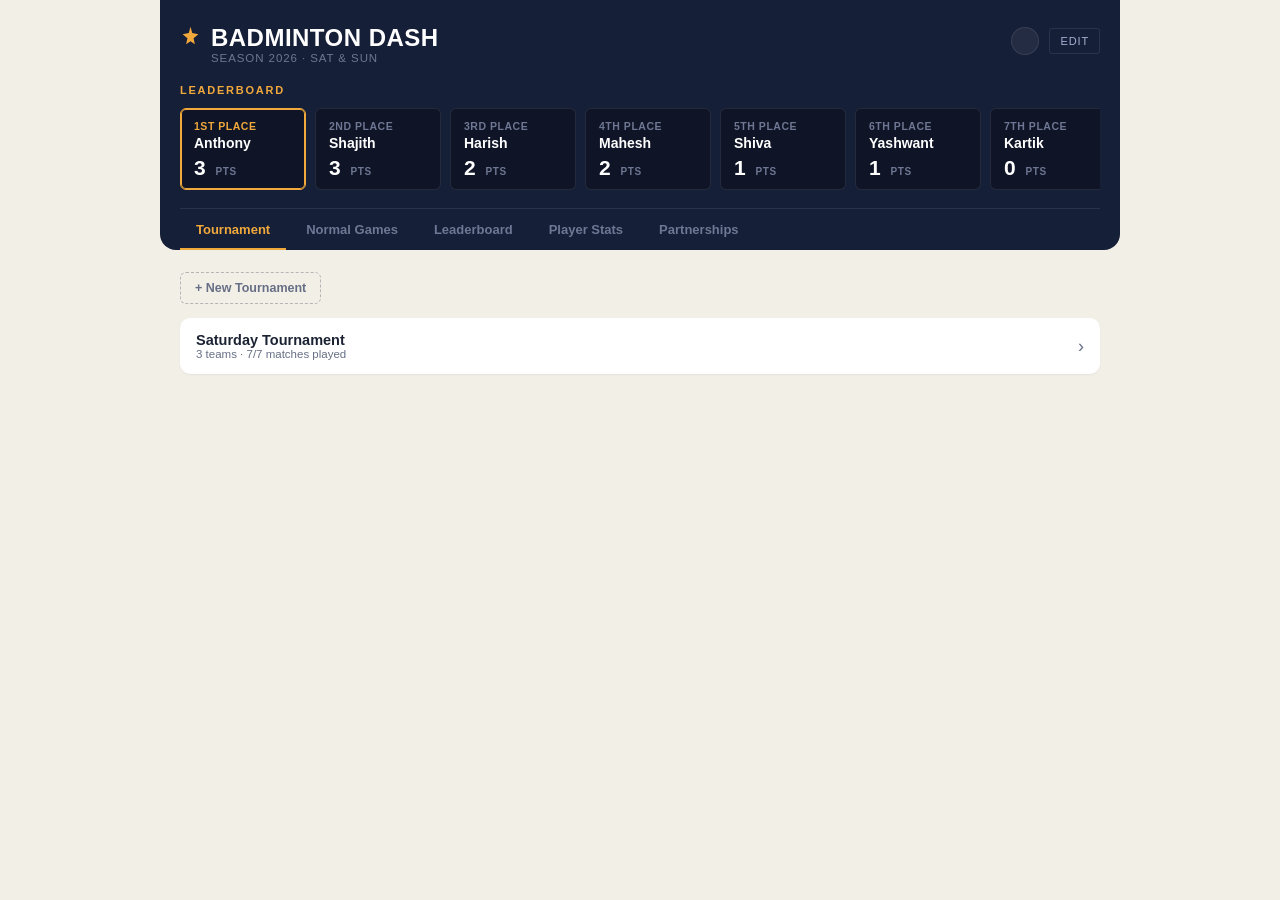
==== badminton-dash.html @ ca5b9bc6 "feat: add Saturday Aug 15 tournament data with group matches and final" ====
<!DOCTYPE html>
<html lang="en">
<head>
<meta charset="UTF-8">
<meta name="viewport" content="width=device-width, initial-scale=1">
<title>Badminton Dash</title>

<!-- PWA meta tags -->
<link rel="manifest" href="manifest.json">
<meta name="theme-color" content="#161f38">
<meta name="apple-mobile-web-app-capable" content="yes">
<meta name="apple-mobile-web-app-status-bar-style" content="black-translucent">
<link rel="apple-touch-icon" href="icons/icon.svg">

<style>
  :root {
    --navy: #161f38;
    --navy-deep: #0f1526;
    --navy-line: rgba(255, 255, 255, 0.09);
    --paper: #f2efe7;
    --card: #ffffff;
    --ink: #1b2333;
    --ink-soft: #666f85;
    --periwinkle: #a3b0d1;
    --periwinkle-dim: #6e7793;
    --amber: #f2a93c;
    --amber-deep: #a9700f;
    --teal: #1e9c79;
    --coral: #e1503f;

    --font-display: 'Arial Narrow', 'Segoe UI Condensed', 'Helvetica Neue', Arial, sans-serif;
    --font-body: -apple-system, BlinkMacSystemFont, 'Segoe UI', Roboto, Helvetica, Arial, sans-serif;
  }

  * { box-sizing: border-box; }

  body {
    margin: 0;
    background: var(--paper);
    color: var(--ink);
    font-family: var(--font-body);
    -webkit-font-smoothing: antialiased;
  }

  .shell { max-width: 960px; margin: 0 auto; }

  /* ---------- navy control zone: header + leaderboard + tabs ---------- */
  .control-zone {
    background: var(--navy);
    color: var(--periwinkle);
    padding: 24px 20px 0;
    border-radius: 0 0 16px 16px;
  }

  header.top {
    display: flex;
    align-items: baseline;
    justify-content: space-between;
    gap: 16px;
    margin-bottom: 20px;
  }
  .brand { display: flex; align-items: baseline; gap: 10px; }
  .brand .mark { width: 21px; height: 21px; flex: none; }
  .brand h1 {
    font-family: var(--font-display);
    font-weight: 800;
    letter-spacing: 0.02em;
    font-size: 24px;
    margin: 0;
    text-transform: uppercase;
    color: #fff;
  }
  .brand .season {
    font-size: 11.5px;
    color: var(--periwinkle-dim);
    letter-spacing: 0.08em;
    text-transform: uppercase;
  }
  .header-actions {
    display: flex;
    align-items: center;
    gap: 10px;
  }
  .edit-toggle {
    font-size: 11px;
    letter-spacing: 0.08em;
    text-transform: uppercase;
    color: var(--periwinkle);
    background: none;
    border: 1px solid var(--navy-line);
    border-radius: 3px;
    padding: 6px 10px;
    white-space: nowrap;
    cursor: pointer;
  }
  .edit-toggle:hover { color: #fff; border-color: rgba(255,255,255,0.25); }

  /* ---------- sync status indicator ---------- */
  .sync-indicator {
    position: relative;
    display: flex;
    align-items: center;
    justify-content: center;
    width: 28px;
    height: 28px;
    border-radius: 50%;
    cursor: pointer;
    background: rgba(255, 255, 255, 0.06);
    border: 1px solid var(--navy-line);
    transition: background 0.2s ease;
  }
  .sync-indicator:hover {
    background: rgba(255, 255, 255, 0.12);
  }
  .sync-dot {
    width: 10px;
    height: 10px;
    border-radius: 50%;
    transition: background-color 0.3s ease, transform 0.3s ease;
  }
  .sync-indicator.synced .sync-dot {
    background-color: var(--teal);
  }
  .sync-indicator.pending .sync-dot {
    background-color: var(--amber);
  }
  .sync-indicator.error .sync-dot {
    background-color: var(--coral);
  }
  .sync-indicator.syncing .sync-dot {
    background-color: var(--amber);
    animation: pulseSync 1s infinite alternate ease-in-out;
  }

  @keyframes pulseSync {
    0% { opacity: 0.3; transform: scale(0.7); }
    100% { opacity: 1; transform: scale(1.2); }
  }

  .sync-tooltip {
    display: none;
    position: absolute;
    top: 34px;
    right: 0;
    background: var(--navy-deep);
    color: #fff;
    font-size: 11px;
    padding: 6px 10px;
    border-radius: 5px;
    white-space: nowrap;
    box-shadow: 0 4px 12px rgba(0,0,0,0.35);
    z-index: 100;
    border: 1px solid var(--navy-line);
    pointer-events: none;
  }
  .sync-indicator:hover .sync-tooltip {
    display: block;
  }

  .section-label {
    font-family: var(--font-display);
    font-size: 11px;
    font-weight: 700;
    letter-spacing: 0.16em;
    text-transform: uppercase;
    color: var(--amber);
    margin: 0 0 12px;
  }

  .leaderboard {
    display: flex;
    gap: 9px;
    overflow-x: auto;
    padding-bottom: 18px;
    scrollbar-width: thin;
  }
  .lb-chip {
    flex: none;
    min-width: 126px;
    background: var(--navy-deep);
    border-radius: 6px;
    padding: 11px 13px;
    border: 1px solid var(--navy-line);
  }
  .lb-chip.leader { border-color: var(--amber); box-shadow: inset 0 0 0 1px var(--amber); }
  .lb-pos {
    font-family: var(--font-display);
    font-size: 10.5px;
    font-weight: 700;
    color: var(--periwinkle-dim);
    letter-spacing: 0.05em;
    text-transform: uppercase;
  }
  .lb-chip.leader .lb-pos { color: var(--amber); }
  .lb-name { font-size: 14px; font-weight: 600; margin: 3px 0 6px; color: #fff; }
  .lb-pts {
    font-family: var(--font-display);
    font-size: 21px;
    font-weight: 800;
    font-variant-numeric: tabular-nums;
    line-height: 1;
    color: #fff;
  }
  .lb-pts span { font-size: 10px; font-weight: 600; color: var(--periwinkle-dim); text-transform: uppercase; letter-spacing: 0.06em; margin-left: 4px; }

  /* ---------- tabs ---------- */
  .tabs {
    display: flex;
    gap: 4px;
    border-top: 1px solid var(--navy-line);
    overflow-x: auto;
  }
  .tab-btn {
    appearance: none;
    background: none;
    border: none;
    color: var(--periwinkle-dim);
    font-family: var(--font-body);
    font-size: 13px;
    font-weight: 600;
    padding: 13px 16px 11px;
    cursor: pointer;
    border-bottom: 2px solid transparent;
    white-space: nowrap;
  }
  .tab-btn:hover { color: var(--periwinkle); }
  .tab-btn.active { color: var(--amber); border-bottom-color: var(--amber); }
  .tab-btn:focus-visible { outline: 2px solid var(--amber); outline-offset: -2px; }

  /* ---------- content area ---------- */
  main { padding: 22px 20px 56px; }
  .panel { display: none; }
  .panel.active { display: block; }

  .team-diff {
    font-family: var(--font-display);
    font-size: 12.5px;
    font-variant-numeric: tabular-nums;
    text-align: right;
    min-width: 40px;
  }
  .team-diff.pos { color: var(--teal); }
  .team-diff.neg { color: var(--coral); }

  /* ---------- player stats table ---------- */
  .stats-table {
    background: var(--card);
    border-radius: 10px;
    overflow-x: auto;
    box-shadow: 0 1px 2px rgba(22, 31, 56, 0.06);
  }
  table { border-collapse: collapse; width: 100%; min-width: 620px; }
  thead th {
    text-align: left;
    font-size: 10px;
    letter-spacing: 0.07em;
    text-transform: uppercase;
    color: var(--ink-soft);
    padding: 12px 12px 8px;
    font-weight: 700;
  }
  thead th.num, td.num { text-align: right; }
  tbody td {
    padding: 9px 12px;
    font-size: 14px;
    border-top: 1px solid rgba(27, 35, 51, 0.07);
    font-variant-numeric: tabular-nums;
    color: var(--ink);
  }
  tbody td.name { font-weight: 600; font-variant-numeric: normal; }
  tbody td.pts { font-family: var(--font-display); font-weight: 800; }
  .flame { color: var(--coral); font-weight: 700; }
  .trophy-count { color: var(--amber-deep); font-weight: 700; }

  /* ---------- partnerships ---------- */
  .partner-grid { display: grid; grid-template-columns: 1fr 1fr; gap: 10px; }
  .partner-card {
    background: var(--card);
    border-radius: 10px;
    padding: 12px 14px;
    display: flex;
    align-items: center;
    justify-content: space-between;
    gap: 10px;
    box-shadow: 0 1px 2px rgba(22, 31, 56, 0.06);
  }
  .partner-card .names { font-size: 13.5px; font-weight: 600; color: var(--ink); }
  .partner-card .sub { font-size: 11px; color: var(--ink-soft); margin-top: 2px; }
  .partner-card .winrate { font-family: var(--font-display); font-weight: 800; font-size: 17px; flex: none; }
  .partner-card.top .winrate { color: var(--teal); }
  .partner-card.most-played { grid-column: 1 / -1; }

  @media (max-width: 620px) {
    .partner-grid { grid-template-columns: 1fr; }
    table { min-width: 520px; }

    .tabs { flex-wrap: wrap; overflow-x: visible; row-gap: 2px; }
    .tab-btn { padding: 10px 10px 9px; font-size: 12px; }

    .leaderboard { gap: 7px; }
    .lb-chip { min-width: 108px; padding: 9px 11px; }
    .lb-pts { font-size: 18px; }

    .modal-backdrop { padding: 0; }
    .modal { max-width: none; border-radius: 0; min-height: 100vh; }
    .team-edit-row { grid-template-columns: 18px 1fr 1fr 26px; gap: 6px; }
  }

  @media (max-width: 420px) {
    .lb-chip { min-width: 96px; }
  }

  /* ---------- edit mode & modals ---------- */
  .edit-toggle:focus-visible { outline: 2px solid var(--amber); outline-offset: 2px; }

  .modal-backdrop {
    display: none;
    position: fixed;
    inset: 0;
    background: rgba(15, 21, 38, 0.6);
    z-index: 10;
    padding: 24px 16px;
    overflow-y: auto;
  }
  .modal-backdrop.open { display: block; }

  .modal {
    background: var(--paper);
    max-width: 640px;
    margin: 0 auto;
    border-radius: 12px;
    overflow: hidden;
    box-shadow: 0 20px 50px rgba(15, 21, 38, 0.4);
  }
  .modal-head {
    background: var(--navy);
    color: #fff;
    padding: 18px 22px;
    display: flex;
    align-items: baseline;
    justify-content: space-between;
  }
  .modal-head h2 {
    font-family: var(--font-display);
    font-size: 17px;
    font-weight: 800;
    text-transform: uppercase;
    letter-spacing: 0.02em;
    margin: 0;
  }
  .modal-close {
    appearance: none;
    background: none;
    border: none;
    color: var(--periwinkle);
    font-size: 20px;
    line-height: 1;
    cursor: pointer;
    padding: 2px 4px;
  }
  .modal-close:hover { color: #fff; }

  .modal-body { padding: 20px 22px; }

  .field-label {
    font-size: 10.5px;
    font-weight: 700;
    letter-spacing: 0.07em;
    text-transform: uppercase;
    color: var(--ink-soft);
    margin: 0 0 6px;
    display: block;
  }
  .step-block { margin-bottom: 22px; }
  .step-block:last-child { margin-bottom: 0; }
  .step-head {
    display: flex;
    align-items: baseline;
    justify-content: space-between;
    margin-bottom: 10px;
  }
  .step-title {
    font-family: var(--font-display);
    font-weight: 800;
    font-size: 14px;
    color: var(--ink);
    text-transform: uppercase;
    letter-spacing: 0.03em;
  }

  input[type="date"], select, input[type="number"], input[type="text"] {
    font-family: var(--font-body);
    font-size: 13.5px;
    color: var(--ink);
    background: var(--card);
    border: 1px solid rgba(27, 35, 51, 0.16);
    border-radius: 5px;
    padding: 7px 9px;
  }
  select:focus, input:focus { outline: 2px solid var(--amber); outline-offset: 1px; }

  .team-edit-row {
    display: grid;
    grid-template-columns: 22px 1fr 1fr 30px;
    align-items: center;
    gap: 8px;
    margin-bottom: 8px;
  }
  .team-edit-num {
    font-family: var(--font-display);
    font-weight: 800;
    font-size: 12px;
    color: var(--ink-soft);
  }
  .team-edit-row select { width: 100%; }
  .team-edit-row.dup select { border-color: var(--coral); }
  .row-remove {
    appearance: none;
    background: none;
    border: none;
    color: var(--ink-soft);
    font-size: 16px;
    cursor: pointer;
    padding: 2px;
  }
  .row-remove:hover { color: var(--coral); }
  .row-remove:disabled { opacity: 0.25; cursor: not-allowed; }

  .btn {
    appearance: none;
    border-radius: 6px;
    font-family: var(--font-body);
    font-weight: 600;
    font-size: 13px;
    padding: 8px 14px;
    cursor: pointer;
    border: 1px solid transparent;
  }
  .btn-add {
    background: none;
    border: 1px dashed rgba(27, 35, 51, 0.28);
    color: var(--ink-soft);
    font-size: 12.5px;
    padding: 6px 12px;
  }
  .btn-add:hover { border-color: var(--ink-soft); color: var(--ink); }
  .btn-primary { background: var(--amber); color: #4a3007; font-weight: 700; }
  .btn-primary:disabled { background: rgba(242, 169, 60, 0.35); color: rgba(74, 48, 7, 0.5); cursor: not-allowed; }
  .btn-secondary { background: none; border-color: rgba(27, 35, 51, 0.2); color: var(--ink-soft); }

  .roster-chips {
    display: flex;
    flex-wrap: wrap;
    gap: 6px;
    margin-bottom: 10px;
  }
  .roster-chip {
    background: var(--card);
    border-radius: 20px;
    padding: 5px 12px;
    font-size: 12.5px;
    font-weight: 600;
    color: var(--ink);
  }
  .add-player-row { display: flex; gap: 8px; }
  .add-player-row input[type="text"] {
    flex: 1;
  }
  .roster-msg {
    font-size: 11.5px;
    color: var(--coral);
    margin: 6px 0 0;
    min-height: 14px;
  }
  .roster-msg.ok { color: var(--teal); }

  .validation-msg {
    font-size: 12px;
    color: var(--coral);
    margin: 10px 0 0;
    min-height: 16px;
  }
  .save-confirm {
    display: none;
    align-items: center;
    gap: 8px;
    background: rgba(30, 156, 121, 0.12);
    color: #146650;
    border-radius: 6px;
    padding: 10px 12px;
    font-size: 12.5px;
    margin-top: 12px;
  }
  .save-confirm.show { display: flex; }

  .modal-foot {
    padding: 16px 22px 20px;
    display: flex;
    justify-content: flex-end;
    gap: 10px;
    border-top: 1px solid rgba(27, 35, 51, 0.08);
  }

  .sub-tabs { display: flex; gap: 4px; margin-bottom: 14px; }
  .sub-tab {
    appearance: none; background: none; border: 1px solid rgba(27,35,51,0.14);
    border-radius: 5px; font-family: var(--font-body); font-size: 12px; font-weight: 600;
    color: var(--ink-soft); padding: 6px 14px; cursor: pointer;
  }
  .sub-tab.active { background: var(--amber); color: #4a3007; border-color: var(--amber); }

  .fixture-card {
    background: var(--card); border-radius: 10px; padding: 12px 14px;
    margin-bottom: 8px; box-shadow: 0 1px 2px rgba(22,31,56,0.06);
    cursor: pointer; border-left: 3px solid transparent;
  }
  .fixture-card.completed { border-left-color: var(--teal); cursor: default; }
  .fixture-card.active-entry { border: 1px solid var(--amber); border-left: 3px solid var(--amber); }
  .fixture-card .f-stage {
    font-size: 10px; font-weight: 700; letter-spacing: 0.07em;
    text-transform: uppercase; color: var(--amber-deep); margin-bottom: 6px;
  }
  .fixture-card .f-stage.knockout { color: var(--coral); }
  .fixture-card .f-teams {
    display: flex; align-items: center; justify-content: space-between; gap: 8px;
  }
  .fixture-card .f-team { font-size: 13.5px; font-weight: 600; color: var(--ink); }
  .fixture-card .f-vs { font-size: 10px; color: var(--ink-soft); text-transform: uppercase; letter-spacing: 0.04em; }
  .fixture-card .f-score {
    font-family: var(--font-display); font-weight: 700; font-size: 14px;
    color: var(--ink); text-align: right; min-width: 50px;
  }
  .fixture-card .f-hint { font-size: 11px; color: var(--ink-soft); margin-top: 4px; }
  .fixture-card .f-done { font-size: 11px; color: var(--teal); margin-top: 4px; }

  .score-row {
    display: flex; align-items: center; gap: 8px;
    margin-top: 8px; padding-top: 8px; border-top: 1px solid rgba(27,35,51,0.07);
  }
  .score-row input[type="number"] { width: 56px; text-align: center; }
  .score-row .sep { color: var(--ink-soft); font-size: 12px; }
  .score-row .btn-save {
    margin-left: auto; background: var(--amber); color: #4a3007;
    font-weight: 700; border: none; border-radius: 5px; padding: 6px 16px;
    font-size: 12.5px; cursor: pointer;
  }

  .btn-new {
    appearance: none; background: none;
    border: 1px dashed rgba(27,35,51,0.28); border-radius: 6px;
    color: var(--ink-soft); font-size: 12.5px; font-weight: 600;
    padding: 8px 14px; cursor: pointer; margin-bottom: 14px;
  }
  .btn-new:hover { border-color: var(--ink-soft); color: var(--ink); }

  .standings-wrap {
    background: var(--card); border-radius: 10px; overflow-x: auto;
    box-shadow: 0 1px 2px rgba(22,31,56,0.06);
  }

  .tournament-list-card {
    background: var(--card); border-radius: 10px; padding: 14px 16px;
    margin-bottom: 10px; box-shadow: 0 1px 2px rgba(22,31,56,0.06);
    cursor: pointer; display: flex; align-items: center; justify-content: space-between;
  }
  .tournament-list-card .t-name { font-size: 14.5px; font-weight: 600; color: var(--ink); }
  .tournament-list-card .t-meta { font-size: 11.5px; color: var(--ink-soft); }
  .tournament-list-card .t-arrow { color: var(--ink-soft); font-size: 18px; }

  .back-link {
    appearance: none; background: none; border: none; color: var(--ink-soft);
    font-size: 12.5px; font-weight: 600; cursor: pointer; padding: 0; margin-bottom: 12px;
  }
  .back-link:hover { color: var(--ink); }

  .normal-game-card {
    background: var(--card); border-radius: 10px; padding: 10px 14px;
    margin-bottom: 8px; box-shadow: 0 1px 2px rgba(22,31,56,0.06);
    border-left: 3px solid var(--teal);
  }
  .normal-game-card .ng-teams { font-size: 13px; }
  .normal-game-card .ng-teams .win { font-weight: 700; color: var(--ink); }
  .normal-game-card .ng-teams .lose { font-weight: 500; color: var(--ink-soft); }
  .normal-game-card .ng-teams .vs { color: var(--ink-soft); font-size: 10.5px; text-transform: uppercase; margin: 0 5px; }
  .normal-game-card .ng-score {
    font-family: var(--font-display); font-weight: 700; font-size: 13px; color: var(--ink);
  }
  .normal-game-card .ng-date { font-size: 10.5px; color: var(--ink-soft); margin-top: 2px; }

  .new-game-form {
    background: var(--card); border-radius: 10px; padding: 14px 16px;
    margin-bottom: 14px; box-shadow: 0 1px 2px rgba(22,31,56,0.06);
  }
  .new-game-form .form-row { display: flex; align-items: center; gap: 8px; margin-bottom: 10px; flex-wrap: wrap; }
  .new-game-form .form-label { font-size: 10.5px; font-weight: 700; letter-spacing: 0.07em; text-transform: uppercase; color: var(--ink-soft); width: 100%; }
</style>
</head>
<body>
<div class="shell">
  <div id="restoreBanner" style="display:none;background:var(--amber);color:#4a3007;font-size:12.5px;font-weight:600;padding:8px 16px;text-align:center;">
    Showing unsaved changes recovered from your browser.
  </div>
  <div class="control-zone">
    <header class="top">
      <div class="brand">
        <svg class="mark" viewBox="0 0 24 24" fill="none"><path d="M12 2 L14 9 L21 10.5 L15.5 15 L17 22 L12 18.5 L7 22 L8.5 15 L3 10.5 L10 9 Z" fill="#F2A93C"/></svg>
        <div>
          <h1>Badminton Dash</h1>
          <div class="season" id="seasonLabel">Season 2026 · Sat &amp; Sun</div>
        </div>
      </div>
      <div class="header-actions">
        <div id="syncIndicator" class="sync-indicator" title="Check sync status">
          <span class="sync-dot"></span>
          <span class="sync-tooltip" id="syncTooltip">Initialising...</span>
        </div>
        <button class="edit-toggle" id="editBtn" type="button">Edit</button>
      </div>
    </header>

    <p class="section-label">Leaderboard</p>
    <div class="leaderboard" id="leaderboardEl"></div>

    <nav class="tabs" role="tablist" aria-label="Sections">
      <button class="tab-btn active" data-tab="tournament" role="tab" aria-selected="true">Tournament</button>
      <button class="tab-btn" data-tab="normal" role="tab" aria-selected="false">Normal Games</button>
      <button class="tab-btn" data-tab="leaderboard" role="tab" aria-selected="false">Leaderboard</button>
      <button class="tab-btn" data-tab="players" role="tab" aria-selected="false">Player Stats</button>
      <button class="tab-btn" data-tab="partners" role="tab" aria-selected="false">Partnerships</button>
    </nav>
  </div>

  <main>
    <div class="panel active" id="panel-tournament"></div>
    <div class="panel" id="panel-normal"></div>
    <div class="panel" id="panel-leaderboard">
      <div id="leaderboardPanel"></div>
      <div class="stats-table" id="playersTableEl"></div>
    </div>
    <div class="panel" id="panel-players"><div class="stats-table" id="playerStatsEl"></div></div>
    <div class="panel" id="panel-partners"><div id="partnersEl"></div></div>
  </main>

  <!-- Main Edit Modal -->
  <div class="modal-backdrop" id="modalBackdrop">
    <div class="modal">
      <div class="modal-head">
        <h2 id="modalTitle">Edit &amp; Settings</h2>
        <button class="modal-close" id="modalClose" type="button" aria-label="Close">&times;</button>
      </div>
      <div class="modal-body">
        <div class="step-block">
          <div class="step-head"><span class="step-title">Players</span></div>
          <div class="roster-chips" id="rosterChips"></div>
          <div class="add-player-row">
            <input type="text" id="newPlayerInput" placeholder="New player name">
            <button class="btn btn-add" id="addPlayerBtn" type="button">+ Add player</button>
          </div>
          <p class="roster-msg" id="rosterMsg"></p>
        </div>

        <div class="step-block" style="margin-top: 20px; border-top: 1px solid rgba(27,35,51,0.08); padding-top: 16px;">
          <div class="step-head"><span class="step-title">Cloud Sync (Google Sheets)</span></div>
          <div id="modalSyncStatus" style="font-size: 13px; color: var(--ink-soft); margin-bottom: 10px;">Not connected</div>
          <div style="display:flex; gap:8px;">
            <button class="btn btn-add" id="modalSyncSetupBtn" type="button">Setup Sync</button>
            <button class="btn btn-add" id="modalSyncDisconnectBtn" type="button" style="display:none; background:var(--coral); border-color:var(--coral); color:#fff;">Disconnect Sync</button>
          </div>
        </div>
      </div>
      <div class="modal-foot">
        <button class="btn btn-secondary" id="exportBtn" type="button">Download Backup</button>
        <button class="btn btn-secondary" id="cancelBtn" type="button">Close</button>
      </div>
    </div>
  </div>

  <!-- Setup Overlay Modal -->
  <div class="modal-backdrop" id="setupOverlay">
    <div class="modal" style="max-width: 480px;">
      <div class="modal-head">
        <h2>Connect Google Sheets</h2>
        <button class="modal-close" id="setupOverlayClose" type="button" aria-label="Close">&times;</button>
      </div>
      <div class="modal-body" style="font-size: 13px; line-height: 1.5;">
        <p style="margin-top: 0;">Sync scores to a Google Sheet so all players see live updates on their phones.</p>
        <ol style="padding-left: 18px; margin: 10px 0 16px; color: var(--ink);">
          <li>Create a Google Sheet named <strong>Badminton Dash Data</strong>.</li>
          <li>Go to <strong>Extensions &gt; Apps Script</strong>.</li>
          <li>Paste the contents of <code>Code.gs</code> and save.</li>
          <li>Click <strong>Deploy &gt; New deployment</strong> (Select Web App, Execute as: <em>Me</em>, Who has access: <em>Anyone</em>).</li>
          <li>Copy the Web App URL and paste it below:</li>
        </ol>
        <div class="step-block">
          <span class="field-label">Web App URL</span>
          <input type="text" id="setupUrlInput" placeholder="https://script.google.com/macros/s/.../exec" style="width:100%;">
          <p class="validation-msg" id="setupErrorMsg" style="display:none;"></p>
        </div>
      </div>
      <div class="modal-foot" style="justify-content: flex-end; gap: 8px;">
        <button class="btn btn-secondary" id="setupSkipBtn" type="button">Use Offline Only</button>
        <button class="btn btn-primary" id="setupConnectBtn" type="button">Connect</button>
      </div>
    </div>
  </div>

</div>

<!-- Seed data -->
<script id="tournament-data" type="application/json">
{
  "players": ["Anthony", "Harish", "Kartik", "Mahesh", "Shajith", "Shiva", "Vinay", "Yashwant"],
  "tournaments": [
    {
      "id": "t_1723700000000",
      "name": "Saturday Tournament",
      "date": "2026-08-15",
      "teams": [
        ["Anthony", "Shajith"],
        ["Mahesh", "Harish"],
        ["Shiva", "Yashwant"]
      ],
      "fixtures": [
        { "id": "f_0", "teamA": 0, "teamB": 2, "stage": "group", "status": "completed", "scoreA": 21, "scoreB": 16 },
        { "id": "f_1", "teamA": 0, "teamB": 1, "stage": "group", "status": "completed", "scoreA": 21, "scoreB": 14 },
        { "id": "f_2", "teamA": 1, "teamB": 2, "stage": "group", "status": "completed", "scoreA": 23, "scoreB": 21 },
        { "id": "f_3", "teamA": 0, "teamB": 2, "stage": "group", "status": "completed", "scoreA": 21, "scoreB": 13 },
        { "id": "f_4", "teamA": 1, "teamB": 0, "stage": "group", "status": "completed", "scoreA": 25, "scoreB": 23 },
        { "id": "f_5", "teamA": 1, "teamB": 2, "stage": "group", "status": "completed", "scoreA": 21, "scoreB": 13 },
        { "id": "f_6", "teamA": 0, "teamB": 1, "stage": "final", "status": "completed", "scoreA": 21, "scoreB": 14 }
      ]
    }
  ],
  "normalGames": [],
  "matchDays": []
}
</script>

<script>
  // Service Worker Registration
  if ('serviceWorker' in navigator) {
    window.addEventListener('load', function() {
      navigator.serviceWorker.register('sw.js').then(function(reg) {
        console.log('PWA Service Worker registered:', reg.scope);
      }).catch(function(err) {
        console.warn('SW registration failed:', err);
      });
    });
  }

  var LOCAL_STORAGE_KEY = 'badminton-dash-data';
  var SYNC_STORAGE_KEY = 'badminton-dash-sync';
  var DEFAULT_SCRIPT_URL = 'https://script.google.com/macros/s/AKfycbyC7TfCL3aA6m1kBmNS2E6cTBDSAeVc4hh5OdehWgRs_vv04oH6XBgc21p8GEXooLx4/exec';

  function getSyncConfig() {
    try {
      var config = localStorage.getItem(SYNC_STORAGE_KEY);
      if (config) {
        var parsed = JSON.parse(config);
        if (parsed && parsed.scriptUrl) return parsed;
      }
    } catch (e) {}
    return { scriptUrl: DEFAULT_SCRIPT_URL, pendingSync: false };
  }

  function saveSyncConfig(config) {
    try {
      localStorage.setItem(SYNC_STORAGE_KEY, JSON.stringify(config));
    } catch (e) {}
  }

  function updateSyncIndicator(state, message) {
    var ind = document.getElementById('syncIndicator');
    var tooltip = document.getElementById('syncTooltip');
    var modalStatus = document.getElementById('modalSyncStatus');
    var setupBtn = document.getElementById('modalSyncSetupBtn');
    var disconnectBtn = document.getElementById('modalSyncDisconnectBtn');

    if (ind && tooltip) {
      ind.className = 'sync-indicator ' + state;
      tooltip.textContent = message;
    }

    if (modalStatus) {
      var config = getSyncConfig();
      if (config && config.scriptUrl) {
        modalStatus.textContent = 'Connected (' + message + ')';
        if (setupBtn) setupBtn.textContent = 'Change Sync URL';
        if (disconnectBtn) disconnectBtn.style.display = 'inline-block';
      } else {
        modalStatus.textContent = 'Not connected';
        if (setupBtn) setupBtn.textContent = 'Setup Sync';
        if (disconnectBtn) disconnectBtn.style.display = 'none';
      }
    }
  }

  var isSyncing = false;

  function syncPull() {
    var config = getSyncConfig();
    if (!config || !config.scriptUrl || isSyncing) return;

    if (!navigator.onLine) {
      updateSyncIndicator('pending', 'Offline — changes queued');
      return;
    }

    isSyncing = true;
    updateSyncIndicator('syncing', 'Checking cloud updates...');

    fetch(config.scriptUrl, { method: 'GET' })
      .then(function(res) {
        if (!res.ok) throw new Error('HTTP error ' + res.status);
        return res.json();
      })
      .then(function(result) {
        isSyncing = false;
        if (!result || !result.data || Object.keys(result.data).length === 0) {
          updateSyncIndicator('synced', 'Synced');
          return;
        }

        var localModified = TOURNAMENT_DATA.lastModified || '1970-01-01T00:00:00.000Z';
        var remoteModified = result.lastModified || '1970-01-01T00:00:00.000Z';

        if (new Date(remoteModified) > new Date(localModified)) {
          TOURNAMENT_DATA = result.data;
          TOURNAMENT_DATA.lastModified = remoteModified;
          try {
            localStorage.setItem(LOCAL_STORAGE_KEY, JSON.stringify(TOURNAMENT_DATA));
          } catch (e) {}
          renderApp();
          updateSyncIndicator('synced', 'Updated from cloud');
        } else if (new Date(localModified) > new Date(remoteModified)) {
          syncPush();
        } else {
          updateSyncIndicator('synced', 'Synced');
        }
      })
      .catch(function(err) {
        isSyncing = false;
        console.warn('syncPull error:', err);
        updateSyncIndicator('error', 'Sync error (check setup)');
      });
  }

  function syncPush() {
    var config = getSyncConfig();
    if (!config || !config.scriptUrl) return;

    if (!navigator.onLine) {
      config.pendingSync = true;
      saveSyncConfig(config);
      updateSyncIndicator('pending', 'Offline — saved locally');
      return;
    }

    isSyncing = true;
    updateSyncIndicator('syncing', 'Saving to Google Sheet...');

    fetch(config.scriptUrl, {
      method: 'POST',
      headers: { 'Content-Type': 'text/plain;charset=utf-8' },
      body: JSON.stringify({ data: TOURNAMENT_DATA })
    })
      .then(function(res) {
        if (!res.ok) throw new Error('HTTP error ' + res.status);
        return res.json();
      })
      .then(function(result) {
        isSyncing = false;
        if (result && result.ok) {
          config.pendingSync = false;
          config.lastSyncedAt = result.lastModified || new Date().toISOString();
          saveSyncConfig(config);
          if (result.lastModified) {
            TOURNAMENT_DATA.lastModified = result.lastModified;
            try {
              localStorage.setItem(LOCAL_STORAGE_KEY, JSON.stringify(TOURNAMENT_DATA));
            } catch (e) {}
          }
          updateSyncIndicator('synced', 'Synced');
        } else {
          throw new Error(result ? result.error : 'Unknown response');
        }
      })
      .catch(function(err) {
        isSyncing = false;
        console.warn('syncPush error:', err);
        config.pendingSync = true;
        saveSyncConfig(config);
        updateSyncIndicator('pending', 'Pending push (offline or error)');
      });
  }

  function persistToLocalStorage() {
    TOURNAMENT_DATA.lastModified = new Date().toISOString();
    try {
      localStorage.setItem(LOCAL_STORAGE_KEY, JSON.stringify(TOURNAMENT_DATA));
    } catch (e) {
      // localStorage unavailable — safety net
    }
    syncPush();
  }

  window.addEventListener('online', function() {
    var config = getSyncConfig();
    if (config && config.pendingSync) {
      syncPush();
    } else {
      syncPull();
    }
  });

  function migrateMatchDays() {
    if (!TOURNAMENT_DATA.matchDays || TOURNAMENT_DATA.matchDays.length === 0) return;
    if (!TOURNAMENT_DATA.tournaments) TOURNAMENT_DATA.tournaments = [];
    if (!TOURNAMENT_DATA.normalGames) TOURNAMENT_DATA.normalGames = [];

    TOURNAMENT_DATA.matchDays.forEach(function (day) {
      var fixtures = day.matches.map(function (m, i) {
        var stage = 'group';
        if (m.stage === 'final') stage = 'final';
        else if (m.stage === 'thirdPlace') stage = 'thirdPlace';
        else if (m.stage === 'semifinal1' || m.stage === 'semifinal2') stage = 'semifinal';
        return {
          id: 'f_' + i,
          teamA: m.teamA,
          teamB: m.teamB,
          stage: stage,
          status: 'completed',
          scoreA: m.scoreA,
          scoreB: m.scoreB
        };
      });

      TOURNAMENT_DATA.tournaments.push({
        id: 't_' + Date.now() + '_' + Math.random().toString(36).slice(2, 6),
        name: '',
        date: day.date,
        teams: day.teams,
        fixtures: fixtures
      });
    });

    TOURNAMENT_DATA.matchDays = [];
    persistToLocalStorage();
  }

  function generateRoundRobinFixtures(teamCount) {
    var fixtures = [];
    var counter = 0;
    for (var i = 0; i < teamCount; i++) {
      for (var j = i + 1; j < teamCount; j++) {
        fixtures.push({
          id: 'f_' + counter++,
          teamA: i,
          teamB: j,
          stage: 'group',
          status: 'pending',
          scoreA: null,
          scoreB: null
        });
      }
    }
    return fixtures;
  }

  var TOURNAMENT_DATA = JSON.parse(document.getElementById('tournament-data').textContent);
  var restoredFromLocalStorage = false;
  try {
    var saved = localStorage.getItem(LOCAL_STORAGE_KEY);
    if (saved) {
      TOURNAMENT_DATA = JSON.parse(saved);
      restoredFromLocalStorage = true;
    }
  } catch (e) {}

  if (!TOURNAMENT_DATA.tournaments) TOURNAMENT_DATA.tournaments = [];
  if (!TOURNAMENT_DATA.normalGames) TOURNAMENT_DATA.normalGames = [];
  if (!TOURNAMENT_DATA.matchDays) TOURNAMENT_DATA.matchDays = [];

  migrateMatchDays();
</script>

<script>
  function pointsForRank(rank) {
    if (rank === 1) return 3;
    if (rank === 2) return 2;
    if (rank === 3) return 1;
    return 0;
  }
</script>

<script>
  function formatDayHeading(dateStr) {
    var d = new Date(dateStr + 'T00:00:00');
    return d.toLocaleDateString('en-US', { weekday: 'long', month: 'short', day: 'numeric' });
  }

  function ordinal(n) {
    var s = ['th', 'st', 'nd', 'rd'];
    var v = n % 100;
    return n + (s[(v - 20) % 10] || s[v] || s[0]);
  }

  function escapeHtml(str) {
    return String(str).replace(/[&<>"']/g, function (c) {
      return { '&': '&amp;', '<': '&lt;', '>': '&gt;', '"': '&quot;', "'": '&#39;' }[c];
    });
  }

  function playerOptions(selectedName) {
    var opts = '<option value="">— Select —</option>';
    TOURNAMENT_DATA.players.forEach(function (name) {
      var sel = name === selectedName ? ' selected' : '';
      opts += '<option value="' + escapeHtml(name) + '"' + sel + '>' + escapeHtml(name) + '</option>';
    });
    return opts;
  }

  function computeTournamentStandings(tournament) {
    var standings = tournament.teams.map(function (team, i) {
      return { teamIndex: i, played: 0, wins: 0, losses: 0, diff: 0, pts: 0 };
    });

    tournament.fixtures.forEach(function (f) {
      if (f.status !== 'completed' || f.stage !== 'group') return;
      standings[f.teamA].played++;
      standings[f.teamB].played++;
      standings[f.teamA].diff += f.scoreA - f.scoreB;
      standings[f.teamB].diff += f.scoreB - f.scoreA;
      if (f.scoreA > f.scoreB) {
        standings[f.teamA].wins++;
        standings[f.teamA].pts += 3;
        standings[f.teamB].losses++;
      } else if (f.scoreB > f.scoreA) {
        standings[f.teamB].wins++;
        standings[f.teamB].pts += 3;
        standings[f.teamA].losses++;
      }
    });

    standings.sort(function (a, b) {
      if (b.pts !== a.pts) return b.pts - a.pts;
      return b.diff - a.diff;
    });

    standings.forEach(function (s, i) {
      s.rank = i + 1;
      if (i > 0 && standings[i - 1].pts === s.pts && standings[i - 1].diff === s.diff) {
        s.rank = standings[i - 1].rank;
      }
    });

    return standings;
  }

  function computeSeasonLeaderboard(players, tournaments) {
    var playerPts = {};
    players.forEach(function (p) { playerPts[p] = { name: p, totalPts: 0, titles: 0 }; });

    tournaments.forEach(function (t) {
      var standings = computeTournamentStandings(t);
      var placements = {};
      var finalF = t.fixtures.find(function (f) { return f.stage === 'final' && f.status === 'completed'; });
      var thirdF = t.fixtures.find(function (f) { return f.stage === 'thirdPlace' && f.status === 'completed'; });

      if (finalF) {
        var winner = finalF.scoreA > finalF.scoreB ? finalF.teamA : finalF.teamB;
        var loser = finalF.scoreA > finalF.scoreB ? finalF.teamB : finalF.teamA;
        placements[winner] = 1;
        placements[loser] = 2;
      }
      if (thirdF) {
        var thirdW = thirdF.scoreA > thirdF.scoreB ? thirdF.teamA : thirdF.teamB;
        var thirdL = thirdF.scoreA > thirdF.scoreB ? thirdF.teamB : thirdF.teamA;
        placements[thirdW] = 3;
        placements[thirdL] = 4;
      }

      standings.forEach(function (s, idx) {
        var teamIdx = s.teamIndex;
        var rank = placements[teamIdx] || (idx + 1);
        var pts = pointsForRank(rank);
        var team = t.teams[teamIdx];
        if (team) {
          team.forEach(function (pName) {
            if (playerPts[pName]) {
              playerPts[pName].totalPts += pts;
              if (rank === 1) playerPts[pName].titles++;
            }
          });
        }
      });
    });

    var list = Object.values(playerPts);
    list.sort(function (a, b) {
      if (b.totalPts !== a.totalPts) return b.totalPts - a.totalPts;
      if (b.titles !== a.titles) return b.titles - a.titles;
      return a.name.localeCompare(b.name);
    });

    return list;
  }

  function computeNormalGameStats(players, normalGames) {
    return players.map(function (name) {
      var played = 0, wins = 0, streak = 0, maxStreak = 0;
      var sorted = normalGames.slice().sort(function (a, b) { return a.id.localeCompare(b.id); });

      sorted.forEach(function (g) {
        var onA = g.teamA.indexOf(name) !== -1;
        var onB = g.teamB.indexOf(name) !== -1;
        if (!onA && !onB) return;
        played++;
        var aWon = g.scoreA > g.scoreB;
        var won = (onA && aWon) || (onB && !aWon);
        if (won) {
          wins++;
          streak++;
          if (streak > maxStreak) maxStreak = streak;
        } else {
          streak = 0;
        }
      });

      return {
        name: name,
        played: played,
        wins: wins,
        losses: played - wins,
        winRate: played > 0 ? Math.round((wins / played) * 100) : 0,
        streak: streak,
        maxStreak: maxStreak
      };
    }).sort(function (a, b) {
      if (b.wins !== a.wins) return b.wins - a.wins;
      if (b.winRate !== a.winRate) return b.winRate - a.winRate;
      return a.name.localeCompare(b.name);
    });
  }

  function computeCombinedPartnershipStats(tournaments, normalGames) {
    var pairs = {};

    function addPairMatch(p1, p2, won) {
      var key = [p1, p2].sort().join(' & ');
      if (!pairs[key]) pairs[key] = { name: key, p1: p1, p2: p2, played: 0, wins: 0 };
      pairs[key].played++;
      if (won) pairs[key].wins++;
    }

    tournaments.forEach(function (t) {
      t.fixtures.forEach(function (f) {
        if (f.status !== 'completed') return;
        var teamA = t.teams[f.teamA];
        var teamB = t.teams[f.teamB];
        if (teamA && teamA.length === 2) addPairMatch(teamA[0], teamA[1], f.scoreA > f.scoreB);
        if (teamB && teamB.length === 2) addPairMatch(teamB[0], teamB[1], f.scoreB > f.scoreA);
      });
    });

    normalGames.forEach(function (g) {
      if (g.teamA.length === 2) addPairMatch(g.teamA[0], g.teamA[1], g.scoreA > g.scoreB);
      if (g.teamB.length === 2) addPairMatch(g.teamB[0], g.teamB[1], g.scoreB > g.scoreA);
    });

    var list = Object.values(pairs).map(function (p) {
      p.winRate = p.played > 0 ? Math.round((p.wins / p.played) * 100) : 0;
      return p;
    });

    list.sort(function (a, b) {
      if (b.winRate !== a.winRate) return b.winRate - a.winRate;
      if (b.played !== a.played) return b.played - a.played;
      return a.name.localeCompare(b.name);
    });

    return list;
  }

  // View state & navigation
  var currentView = { tab: 'tournament', tournamentId: null, subView: 'fixtures' };
  var activeFixtureId = null;

  function switchTab(tab) {
    currentView.tab = tab;
    if (tab === 'tournament') currentView.tournamentId = null;
    document.querySelectorAll('.tab-btn').forEach(function (b) {
      b.classList.remove('active');
      b.setAttribute('aria-selected', 'false');
    });
    document.querySelectorAll('.panel').forEach(function (p) { p.classList.remove('active'); });
    var targetBtn = document.querySelector('[data-tab="' + tab + '"]');
    if (targetBtn) {
      targetBtn.classList.add('active');
      targetBtn.setAttribute('aria-selected', 'true');
    }
    var targetPanel = document.getElementById('panel-' + tab);
    if (targetPanel) targetPanel.classList.add('active');
    renderApp();
  }

  document.querySelectorAll('.tab-btn').forEach(function (btn) {
    btn.addEventListener('click', function () { switchTab(btn.dataset.tab); });
  });

  function renderApp() {
    renderLeaderboardChips();
    if (currentView.tab === 'tournament') renderTournamentPanel();
    else if (currentView.tab === 'normal') renderNormalGamesPanel();
    else if (currentView.tab === 'leaderboard') renderLeaderboardPanel();
    else if (currentView.tab === 'players') renderPlayerStatsPanel();
    else if (currentView.tab === 'partners') renderPartnershipsPanel();
  }

  function renderLeaderboardChips() {
    var el = document.getElementById('leaderboardEl');
    var seasonLB = computeSeasonLeaderboard(TOURNAMENT_DATA.players, TOURNAMENT_DATA.tournaments);
    if (!seasonLB || seasonLB.length === 0) {
      el.innerHTML = '<p style="color:var(--periwinkle-dim);font-size:13px;">No player data.</p>';
      return;
    }
    el.innerHTML = seasonLB.map(function (p, idx) {
      var isLeader = idx === 0 && p.totalPts > 0;
      return '<div class="lb-chip' + (isLeader ? ' leader' : '') + '">' +
        '<div class="lb-pos">' + ordinal(idx + 1) + ' Place</div>' +
        '<div class="lb-name">' + escapeHtml(p.name) + '</div>' +
        '<div class="lb-pts">' + p.totalPts + ' <span>pts</span></div></div>';
    }).join('');
  }

  function renderTournamentPanel() {
    var el = document.getElementById('panel-tournament');
    if (currentView.tournamentId) {
      var t = TOURNAMENT_DATA.tournaments.find(function (t) { return t.id === currentView.tournamentId; });
      if (!t) { currentView.tournamentId = null; renderTournamentPanel(); return; }
      el.innerHTML = renderSingleTournament(t);
      attachTournamentHandlers(t);
      return;
    }

    var html = '<button class="btn-new" id="newTournamentBtn">+ New Tournament</button>';
    if (TOURNAMENT_DATA.tournaments.length === 0) {
      html += '<p style="color:var(--ink-soft);font-size:13px;">No tournaments created yet.</p>';
    } else {
      var sorted = TOURNAMENT_DATA.tournaments.slice().sort(function (a, b) {
        return a.date < b.date ? 1 : a.date > b.date ? -1 : 0;
      });
      sorted.forEach(function (t) {
        var completed = t.fixtures.filter(function (f) { return f.status === 'completed'; }).length;
        var total = t.fixtures.length;
        var label = t.name || formatDayHeading(t.date);
        html += '<div class="tournament-list-card" data-tid="' + t.id + '">' +
          '<div><div class="t-name">' + escapeHtml(label) + '</div>' +
          '<div class="t-meta">' + t.teams.length + ' teams · ' + completed + '/' + total + ' matches played</div></div>' +
          '<span class="t-arrow">›</span></div>';
      });
    }

    html += '<div id="newTournamentForm" style="display:none;"></div>';
    el.innerHTML = html;

    document.getElementById('newTournamentBtn').addEventListener('click', showNewTournamentForm);
    el.querySelectorAll('[data-tid]').forEach(function (card) {
      card.addEventListener('click', function () {
        currentView.tournamentId = card.dataset.tid;
        currentView.subView = 'fixtures';
        renderTournamentPanel();
      });
    });
  }

  var newTournamentState = { teams: [{ a: '', b: '' }, { a: '', b: '' }, { a: '', b: '' }] };

  function showNewTournamentForm() {
    newTournamentState = { teams: [{ a: '', b: '' }, { a: '', b: '' }, { a: '', b: '' }] };
    var formEl = document.getElementById('newTournamentForm');
    formEl.style.display = 'block';
    document.getElementById('newTournamentBtn').style.display = 'none';
    renderNewTournamentForm();
  }

  function renderNewTournamentForm() {
    var formEl = document.getElementById('newTournamentForm');
    var chosen = {};
    newTournamentState.teams.forEach(function (t) {
      [t.a, t.b].forEach(function (n) { if (n) chosen[n] = (chosen[n] || 0) + 1; });
    });

    var teamRowsHtml = newTournamentState.teams.map(function (t, i) {
      var isDup = (t.a && chosen[t.a] > 1) || (t.b && chosen[t.b] > 1);
      return '<div class="team-edit-row' + (isDup ? ' dup' : '') + '">' +
        '<span class="team-edit-num">' + (i + 1) + '</span>' +
        '<select data-i="' + i + '" data-slot="a" class="nt-team-select">' + playerOptions(t.a) + '</select>' +
        '<select data-i="' + i + '" data-slot="b" class="nt-team-select">' + playerOptions(t.b) + '</select>' +
        '<button class="row-remove" data-nt-remove="' + i + '" type="button" ' +
        (newTournamentState.teams.length <= 3 ? 'disabled' : '') + '>&times;</button></div>';
    }).join('');

    var teamsComplete = newTournamentState.teams.every(function (t) { return t.a && t.b; });
    var hasDup = Object.keys(chosen).some(function (k) { return chosen[k] > 1; });
    var canGenerate = teamsComplete && !hasDup;

    formEl.innerHTML = '<div class="new-game-form">' +
      '<div class="form-row"><span class="form-label">Tournament name (optional)</span>' +
      '<input type="text" id="ntName" placeholder="e.g. Saturday Tournament" style="flex:1;"></div>' +
      '<div class="form-row"><span class="form-label">Date</span>' +
      '<input type="date" id="ntDate" value="' + new Date().toISOString().slice(0, 10) + '"></div>' +
      '<div class="form-row"><span class="form-label">Teams</span></div>' +
      teamRowsHtml +
      '<button class="btn btn-add" id="ntAddTeam" type="button" style="margin-bottom:10px;">+ Add team</button>' +
      (hasDup ? '<p class="validation-msg">A player is selected on multiple teams.</p>' : '') +
      '<div style="display:flex;gap:8px;justify-content:flex-end;margin-top:12px;">' +
      '<button class="btn btn-secondary" id="ntCancel" type="button">Cancel</button>' +
      '<button class="btn btn-primary" id="ntGenerate" type="button"' + (canGenerate ? '' : ' disabled') + '>Generate Fixtures</button></div></div>';

    formEl.querySelectorAll('.nt-team-select').forEach(function (sel) {
      sel.addEventListener('change', function () {
        newTournamentState.teams[+sel.dataset.i][sel.dataset.slot] = sel.value;
        renderNewTournamentForm();
      });
    });
    formEl.querySelectorAll('[data-nt-remove]').forEach(function (btn) {
      btn.addEventListener('click', function () {
        if (newTournamentState.teams.length <= 3) return;
        newTournamentState.teams.splice(+btn.dataset.ntRemove, 1);
        renderNewTournamentForm();
      });
    });
    document.getElementById('ntAddTeam').addEventListener('click', function () {
      newTournamentState.teams.push({ a: '', b: '' });
      renderNewTournamentForm();
    });
    document.getElementById('ntCancel').addEventListener('click', function () {
      document.getElementById('newTournamentForm').style.display = 'none';
      document.getElementById('newTournamentBtn').style.display = '';
    });
    document.getElementById('ntGenerate').addEventListener('click', function () {
      var teams = newTournamentState.teams.map(function (t) { return [t.a, t.b]; });
      var tournament = {
        id: 't_' + Date.now(),
        name: document.getElementById('ntName').value.trim(),
        date: document.getElementById('ntDate').value,
        teams: teams,
        fixtures: generateRoundRobinFixtures(teams.length)
      };
      TOURNAMENT_DATA.tournaments.push(tournament);
      persistToLocalStorage();
      currentView.tournamentId = tournament.id;
      currentView.subView = 'fixtures';
      renderTournamentPanel();
    });
  }

  function renderSingleTournament(t) {
    var label = t.name || formatDayHeading(t.date);
    var subTabs = '<div class="sub-tabs">' +
      '<button class="sub-tab' + (currentView.subView === 'fixtures' ? ' active' : '') + '" data-sv="fixtures">Fixtures</button>' +
      '<button class="sub-tab' + (currentView.subView === 'standings' ? ' active' : '') + '" data-sv="standings">Standings</button>' +
      '<button class="sub-tab' + (currentView.subView === 'knockout' ? ' active' : '') + '" data-sv="knockout">Knockout</button></div>';

    var content = '';
    if (currentView.subView === 'fixtures') content = renderFixtures(t);
    else if (currentView.subView === 'standings') content = renderStandingsTable(t);
    else if (currentView.subView === 'knockout') content = renderKnockout(t);

    return '<button class="back-link" id="backToList">← All Tournaments</button>' +
      '<div style="font-family:var(--font-display);font-weight:800;font-size:17px;color:var(--ink);margin-bottom:12px;text-transform:uppercase;">' + escapeHtml(label) + '</div>' +
      subTabs + content;
  }

  function renderFixtures(t) {
    var groupFixtures = t.fixtures.filter(function (f) { return f.stage === 'group'; });
    if (groupFixtures.length === 0) return '<p style="color:var(--ink-soft);font-size:13px;">No group fixtures.</p>';
    return '<p class="section-label" style="margin-top:4px;">Group Stage</p>' +
      groupFixtures.map(function (f) { return renderFixtureCard(t, f); }).join('');
  }

  function renderFixtureCard(t, f) {
    var teamA = t.teams[f.teamA];
    var teamB = t.teams[f.teamB];
    var isActive = activeFixtureId === f.id;
    var stageClass = (f.stage === 'semifinal' || f.stage === 'final' || f.stage === 'thirdPlace') ? ' knockout' : '';
    var stageLabel = f.stage === 'group' ? 'Group' : f.stage === 'semifinal' ? 'Semifinal' : f.stage === 'final' ? 'Final' : '3rd Place';

    if (f.status === 'completed') {
      var aWon = f.scoreA > f.scoreB;
      return '<div class="fixture-card completed" data-fid="' + f.id + '">' +
        '<div class="f-stage' + stageClass + '">' + stageLabel + '</div>' +
        '<div class="f-teams">' +
        '<span class="f-team" style="' + (aWon ? '' : 'color:var(--ink-soft);font-weight:500;') + '">' + escapeHtml(teamA[0]) + ' & ' + escapeHtml(teamA[1]) + '</span>' +
        '<span class="f-vs">vs</span>' +
        '<span class="f-team" style="' + (aWon ? 'color:var(--ink-soft);font-weight:500;' : '') + '">' + escapeHtml(teamB[0]) + ' & ' + escapeHtml(teamB[1]) + '</span>' +
        '<span class="f-score">' + f.scoreA + '–' + f.scoreB + '</span></div>' +
        '<div class="f-done">✓ Completed</div></div>';
    }

    if (isActive) {
      return '<div class="fixture-card active-entry" data-fid="' + f.id + '">' +
        '<div class="f-stage' + stageClass + '">' + stageLabel + '</div>' +
        '<div class="f-teams">' +
        '<span class="f-team">' + escapeHtml(teamA[0]) + ' & ' + escapeHtml(teamA[1]) + '</span>' +
        '<span class="f-vs">vs</span>' +
        '<span class="f-team">' + escapeHtml(teamB[0]) + ' & ' + escapeHtml(teamB[1]) + '</span></div>' +
        '<div class="score-row">' +
        '<input type="number" min="0" inputmode="numeric" id="scoreA_' + f.id + '" placeholder="0">' +
        '<span class="sep">–</span>' +
        '<input type="number" min="0" inputmode="numeric" id="scoreB_' + f.id + '" placeholder="0">' +
        '<button class="btn-save" data-save-fid="' + f.id + '">Save</button></div></div>';
    }

    return '<div class="fixture-card" data-fid="' + f.id + '">' +
      '<div class="f-stage' + stageClass + '">' + stageLabel + '</div>' +
      '<div class="f-teams">' +
      '<span class="f-team">' + escapeHtml(teamA[0]) + ' & ' + escapeHtml(teamA[1]) + '</span>' +
      '<span class="f-vs">vs</span>' +
      '<span class="f-team">' + escapeHtml(teamB[0]) + ' & ' + escapeHtml(teamB[1]) + '</span></div>' +
      '<div class="f-hint">Tap to play</div></div>';
  }

  function renderStandingsTable(t) {
    var standings = computeTournamentStandings(t);
    var rows = standings.map(function (s) {
      var team = t.teams[s.teamIndex];
      var diffClass = s.diff > 0 ? 'pos' : (s.diff < 0 ? 'neg' : '');
      var diffLabel = (s.diff > 0 ? '+' : '') + s.diff;
      return '<tr><td class="num">' + s.rank + '</td><td class="name">' + escapeHtml(team[0]) + ' & ' + escapeHtml(team[1]) + '</td>' +
        '<td class="num">' + s.played + '</td><td class="num">' + s.wins + '</td><td class="num">' + s.losses + '</td>' +
        '<td class="num"><span class="team-diff ' + diffClass + '">' + diffLabel + '</span></td>' +
        '<td class="num pts">' + s.pts + '</td></tr>';
    }).join('');

    return '<div class="standings-wrap"><table><thead><tr>' +
      '<th class="num">#</th><th>Team</th><th class="num">P</th><th class="num">W</th><th class="num">L</th><th class="num">Diff</th><th class="num">Pts</th>' +
      '</tr></thead><tbody>' + rows + '</tbody></table></div>';
  }

  function renderKnockout(t) {
    var knockoutFixtures = t.fixtures.filter(function (f) { return f.stage !== 'group'; });
    var teamOpts = t.teams.map(function (team, i) {
      return '<option value="' + i + '">' + escapeHtml(team[0]) + ' & ' + escapeHtml(team[1]) + '</option>';
    }).join('');

    var buttons = '<div style="display:flex;gap:6px;flex-wrap:wrap;margin-bottom:14px;">' +
      '<button class="btn-new" data-add-stage="semifinal">+ Add Semifinal</button>' +
      '<button class="btn-new" data-add-stage="final">+ Add Final</button>' +
      '<button class="btn-new" data-add-stage="thirdPlace">+ Add 3rd Place</button></div>';

    var addFormHtml = '<div id="knockoutAddForm" style="display:none;" class="new-game-form">' +
      '<div class="form-row"><span class="form-label" id="knockoutStageLabel">Semifinal</span></div>' +
      '<div class="form-row"><select id="koTeamA"><option value="">— Select Team —</option>' + teamOpts + '</select>' +
      '<span style="color:var(--ink-soft);font-size:12px;">vs</span>' +
      '<select id="koTeamB"><option value="">— Select Team —</option>' + teamOpts + '</select></div>' +
      '<div style="display:flex;gap:8px;justify-content:flex-end;">' +
      '<button class="btn btn-secondary" id="koCancel">Cancel</button>' +
      '<button class="btn btn-primary" id="koAdd">Add Match</button></div></div>';

    var cards = knockoutFixtures.length === 0 ?
      '<p style="color:var(--ink-soft);font-size:13px;">No knockout matches added yet.</p>' :
      knockoutFixtures.map(function (f) { return renderFixtureCard(t, f); }).join('');

    return buttons + addFormHtml + cards;
  }

  function attachTournamentHandlers(t) {
    var el = document.getElementById('panel-tournament');

    document.getElementById('backToList').addEventListener('click', function () {
      currentView.tournamentId = null;
      activeFixtureId = null;
      renderTournamentPanel();
    });

    el.querySelectorAll('.sub-tab').forEach(function (btn) {
      btn.addEventListener('click', function () {
        currentView.subView = btn.dataset.sv;
        activeFixtureId = null;
        renderTournamentPanel();
      });
    });

    el.querySelectorAll('.fixture-card:not(.completed):not(.active-entry)').forEach(function (card) {
      card.addEventListener('click', function () {
        activeFixtureId = card.dataset.fid;
        renderTournamentPanel();
      });
    });

    el.querySelectorAll('.fixture-card.completed').forEach(function (card) {
      card.addEventListener('click', function () {
        activeFixtureId = card.dataset.fid;
        var f = t.fixtures.find(function (f) { return f.id === card.dataset.fid; });
        if (f) { f.status = 'pending'; f.scoreA = null; f.scoreB = null; persistToLocalStorage(); }
        renderTournamentPanel();
      });
    });

    el.querySelectorAll('[data-save-fid]').forEach(function (btn) {
      btn.addEventListener('click', function () {
        var fid = btn.dataset.saveFid;
        var scoreA = +document.getElementById('scoreA_' + fid).value;
        var scoreB = +document.getElementById('scoreB_' + fid).value;
        if (scoreA === scoreB || (scoreA === 0 && scoreB === 0)) {
          alert('Draws are not permitted in badminton. Please enter winning scores.');
          return;
        }
        var f = t.fixtures.find(function (f) { return f.id === fid; });
        if (f) {
          f.status = 'completed';
          f.scoreA = scoreA;
          f.scoreB = scoreB;
          persistToLocalStorage();
          activeFixtureId = null;
          renderTournamentPanel();
          renderApp();
        }
      });
    });

    el.querySelectorAll('[data-add-stage]').forEach(function (btn) {
      btn.addEventListener('click', function () {
        var stage = btn.dataset.addStage;
        var stageLabels = { semifinal: 'Semifinal', final: 'Final', thirdPlace: '3rd Place' };
        document.getElementById('knockoutAddForm').style.display = 'block';
        document.getElementById('knockoutStageLabel').textContent = stageLabels[stage] || stage;
        document.getElementById('knockoutAddForm').dataset.stage = stage;
      });
    });

    var koCancel = document.getElementById('koCancel');
    if (koCancel) koCancel.addEventListener('click', function () {
      document.getElementById('knockoutAddForm').style.display = 'none';
    });

    var koAdd = document.getElementById('koAdd');
    if (koAdd) koAdd.addEventListener('click', function () {
      var teamA = document.getElementById('koTeamA').value;
      var teamB = document.getElementById('koTeamB').value;
      var stage = document.getElementById('knockoutAddForm').dataset.stage;
      if (teamA === '' || teamB === '' || teamA === teamB) return;
      var maxId = t.fixtures.reduce(function (max, f) {
        var n = parseInt(f.id.replace('f_', ''), 10);
        return n > max ? n : max;
      }, -1);
      t.fixtures.push({
        id: 'f_' + (maxId + 1),
        teamA: +teamA,
        teamB: +teamB,
        stage: stage,
        status: 'pending',
        scoreA: null,
        scoreB: null
      });
      persistToLocalStorage();
      document.getElementById('knockoutAddForm').style.display = 'none';
      renderTournamentPanel();
    });
  }

  function renderNormalGamesPanel() {
    var el = document.getElementById('panel-normal');
    var html = '<button class="btn-new" id="newNormalGameBtn">+ New Game</button>' +
      '<div id="newNormalGameForm" style="display:none;"></div>';

    if (TOURNAMENT_DATA.normalGames.length === 0) {
      html += '<p style="color:var(--ink-soft);font-size:13px;">No casual games recorded.</p>';
    } else {
      var sorted = TOURNAMENT_DATA.normalGames.slice().sort(function (a, b) { return b.id.localeCompare(a.id); });
      sorted.forEach(function (g) {
        var aWon = g.scoreA > g.scoreB;
        var teamAText = escapeHtml(g.teamA.join(' & '));
        var teamBText = escapeHtml(g.teamB.join(' & '));
        html += '<div class="normal-game-card">' +
          '<div class="ng-teams">' +
          '<span class="' + (aWon ? 'win' : 'lose') + '">' + teamAText + '</span>' +
          '<span class="vs">vs</span>' +
          '<span class="' + (aWon ? 'lose' : 'win') + '">' + teamBText + '</span></div>' +
          '<div class="ng-score">' + g.scoreA + '–' + g.scoreB + '</div>' +
          '<div class="ng-date">' + formatDayHeading(g.date) + '</div></div>';
      });
    }

    el.innerHTML = html;
    document.getElementById('newNormalGameBtn').addEventListener('click', showNewNormalGameForm);
  }

  function showNewNormalGameForm() {
    var formEl = document.getElementById('newNormalGameForm');
    formEl.style.display = 'block';
    document.getElementById('newNormalGameBtn').style.display = 'none';

    formEl.innerHTML = '<div class="new-game-form">' +
      '<div class="form-row"><span class="form-label">Date</span>' +
      '<input type="date" id="ngDate" value="' + new Date().toISOString().slice(0, 10) + '"></div>' +
      '<div class="form-row"><span class="form-label">Team 1</span>' +
      '<select id="ngA1">' + playerOptions() + '</select>' +
      '<select id="ngA2">' + playerOptions() + '</select></div>' +
      '<div class="form-row"><span class="form-label">Team 2</span>' +
      '<select id="ngB1">' + playerOptions() + '</select>' +
      '<select id="ngB2">' + playerOptions() + '</select></div>' +
      '<div class="form-row"><span class="form-label">Score</span>' +
      '<input type="number" min="0" inputmode="numeric" id="ngScoreA" placeholder="0" style="width:60px;">' +
      '<span style="color:var(--ink-soft);font-size:12px;">–</span>' +
      '<input type="number" min="0" inputmode="numeric" id="ngScoreB" placeholder="0" style="width:60px;"></div>' +
      '<div style="display:flex;gap:8px;justify-content:flex-end;margin-top:12px;">' +
      '<button class="btn btn-secondary" id="ngCancel" type="button">Cancel</button>' +
      '<button class="btn btn-primary" id="ngSave" type="button">Save Game</button></div></div>';

    document.getElementById('ngCancel').addEventListener('click', function () {
      formEl.style.display = 'none';
      document.getElementById('newNormalGameBtn').style.display = '';
    });

    document.getElementById('ngSave').addEventListener('click', function () {
      var a1 = document.getElementById('ngA1').value;
      var a2 = document.getElementById('ngA2').value;
      var b1 = document.getElementById('ngB1').value;
      var b2 = document.getElementById('ngB2').value;
      var scoreA = +document.getElementById('ngScoreA').value;
      var scoreB = +document.getElementById('ngScoreB').value;

      if (!a1 || !a2 || !b1 || !b2 || scoreA === scoreB || (scoreA === 0 && scoreB === 0)) {
        alert('Please fill both teams and enter valid non-tied scores.');
        return;
      }

      TOURNAMENT_DATA.normalGames.push({
        id: 'n_' + Date.now(),
        date: document.getElementById('ngDate').value,
        teamA: [a1, a2],
        teamB: [b1, b2],
        scoreA: scoreA,
        scoreB: scoreB
      });

      persistToLocalStorage();
      renderNormalGamesPanel();
      renderLeaderboardChips();
    });
  }

  function renderLeaderboardPanel() {
    var el = document.getElementById('leaderboardPanel');
    var seasonLB = computeSeasonLeaderboard(TOURNAMENT_DATA.players, TOURNAMENT_DATA.tournaments);
    var rows = seasonLB.map(function (p, idx) {
      return '<tr><td class="num">' + (idx + 1) + '</td><td class="name">' + escapeHtml(p.name) + '</td>' +
        '<td class="num trophy-count">' + (p.titles > 0 ? p.titles + ' 🏆' : '-') + '</td>' +
        '<td class="num pts">' + p.totalPts + '</td></tr>';
    }).join('');

    el.innerHTML = '<p class="section-label" style="margin:0 0 10px;color:var(--ink);">Season Standings</p>' +
      '<div class="stats-table" style="margin-bottom:20px;"><table><thead><tr>' +
      '<th class="num">Rank</th><th>Player</th><th class="num">Titles</th><th class="num">Points</th>' +
      '</tr></thead><tbody>' + rows + '</tbody></table></div>';
  }

  function renderPlayerStatsPanel() {
    var el = document.getElementById('playerStatsEl');
    var stats = computeNormalGameStats(TOURNAMENT_DATA.players, TOURNAMENT_DATA.normalGames);
    var rows = stats.map(function (s) {
      return '<tr><td class="name">' + escapeHtml(s.name) + '</td>' +
        '<td class="num">' + s.played + '</td><td class="num">' + s.wins + '</td><td class="num">' + s.losses + '</td>' +
        '<td class="num">' + s.winRate + '%</td>' +
        '<td class="num"><span class="' + (s.streak > 1 ? 'flame' : '') + '">' + s.streak + '</span></td></tr>';
    }).join('');

    el.innerHTML = '<table><thead><tr>' +
      '<th>Player</th><th class="num">P</th><th class="num">W</th><th class="num">L</th><th class="num">Win %</th><th class="num">Streak</th>' +
      '</tr></thead><tbody>' + rows + '</tbody></table>';
  }

  function renderPartnershipsPanel() {
    var el = document.getElementById('partnersEl');
    var list = computeCombinedPartnershipStats(TOURNAMENT_DATA.tournaments, TOURNAMENT_DATA.normalGames);
    if (list.length === 0) {
      el.innerHTML = '<p style="color:var(--ink-soft);font-size:13px;">No partnership data yet.</p>';
      return;
    }

    var cards = list.map(function (p, idx) {
      var isTop = idx === 0 && p.winRate > 0;
      return '<div class="partner-card' + (isTop ? ' top' : '') + '">' +
        '<div><div class="names">' + escapeHtml(p.name) + '</div>' +
        '<div class="sub">' + p.wins + 'W – ' + (p.played - p.wins) + 'L (' + p.played + ' matches)</div></div>' +
        '<div class="winrate">' + p.winRate + '%</div></div>';
    }).join('');

    el.innerHTML = '<div class="partner-grid">' + cards + '</div>';
  }

  // Modal Handlers
  var backdrop = document.getElementById('modalBackdrop');
  function openModal() {
    renderRoster();
    backdrop.classList.add('open');
  }
  function closeModal() { backdrop.classList.remove('open'); }

  document.getElementById('editBtn').addEventListener('click', openModal);
  document.getElementById('modalClose').addEventListener('click', closeModal);
  document.getElementById('cancelBtn').addEventListener('click', closeModal);
  backdrop.addEventListener('click', function (e) { if (e.target === backdrop) closeModal(); });

  document.getElementById('exportBtn').addEventListener('click', function () {
    var dataStr = JSON.stringify(TOURNAMENT_DATA, null, 2);
    var blob = new Blob([dataStr], { type: 'application/json' });
    var a = document.createElement('a');
    a.href = URL.createObjectURL(blob);
    a.download = 'badminton-dash-backup.json';
    a.click();
    URL.revokeObjectURL(a.href);
  });

  function renderRoster() {
    document.getElementById('rosterChips').innerHTML = TOURNAMENT_DATA.players.map(function (name) {
      return '<span class="roster-chip">' + escapeHtml(name) + '</span>';
    }).join('');
  }

  document.getElementById('addPlayerBtn').addEventListener('click', addPlayer);
  document.getElementById('newPlayerInput').addEventListener('keydown', function (e) {
    if (e.key === 'Enter') { e.preventDefault(); addPlayer(); }
  });

  function addPlayer() {
    var input = document.getElementById('newPlayerInput');
    var msg = document.getElementById('rosterMsg');
    var name = input.value.trim();

    if (!name) { msg.textContent = 'Enter a name.'; msg.classList.remove('ok'); return; }
    var exists = TOURNAMENT_DATA.players.some(function (n) { return n.toLowerCase() === name.toLowerCase(); });
    if (exists) { msg.textContent = name + ' is already on the roster.'; msg.classList.remove('ok'); return; }

    TOURNAMENT_DATA.players.push(name);
    TOURNAMENT_DATA.players.sort(function (a, b) { return a.localeCompare(b); });
    persistToLocalStorage();
    input.value = '';
    msg.textContent = 'Added ' + name + ' to the roster.';
    msg.classList.add('ok');
    renderRoster();
    renderApp();
  }

  // Setup Overlay Handlers
  var setupOverlay = document.getElementById('setupOverlay');
  var setupUrlInput = document.getElementById('setupUrlInput');
  var setupErrorMsg = document.getElementById('setupErrorMsg');
  var setupConnectBtn = document.getElementById('setupConnectBtn');
  var setupSkipBtn = document.getElementById('setupSkipBtn');
  var setupOverlayClose = document.getElementById('setupOverlayClose');

  function openSetupOverlay() {
    var config = getSyncConfig();
    if (config && config.scriptUrl) {
      setupUrlInput.value = config.scriptUrl;
    }
    setupErrorMsg.style.display = 'none';
    setupOverlay.classList.add('open');
  }

  function closeSetupOverlay() {
    setupOverlay.classList.remove('open');
  }

  if (setupOverlayClose) setupOverlayClose.addEventListener('click', closeSetupOverlay);
  if (setupSkipBtn) setupSkipBtn.addEventListener('click', closeSetupOverlay);

  if (setupConnectBtn) {
    setupConnectBtn.addEventListener('click', function() {
      var url = setupUrlInput.value.trim();
      if (!url || !url.startsWith('http')) {
        setupErrorMsg.textContent = 'Enter a valid Web App URL (starting with https://)';
        setupErrorMsg.style.display = 'block';
        return;
      }

      setupConnectBtn.disabled = true;
      setupConnectBtn.textContent = 'Testing connection...';
      setupErrorMsg.style.display = 'none';

      fetch(url, { method: 'GET' })
        .then(function(res) { return res.json(); })
        .then(function() {
          saveSyncConfig({ scriptUrl: url, pendingSync: false });
          closeSetupOverlay();
          setupConnectBtn.disabled = false;
          setupConnectBtn.textContent = 'Connect';
          syncPull();
        })
        .catch(function(err) {
          setupConnectBtn.disabled = false;
          setupConnectBtn.textContent = 'Connect';
          setupErrorMsg.textContent = 'Could not connect to URL. Ensure "Who has access" is set to "Anyone" in Google Apps Script.';
          setupErrorMsg.style.display = 'block';
        });
    });
  }

  document.getElementById('syncIndicator').addEventListener('click', openSetupOverlay);
  var modalSyncSetupBtn = document.getElementById('modalSyncSetupBtn');
  if (modalSyncSetupBtn) modalSyncSetupBtn.addEventListener('click', function() {
    closeModal();
    openSetupOverlay();
  });

  var modalSyncDisconnectBtn = document.getElementById('modalSyncDisconnectBtn');
  if (modalSyncDisconnectBtn) modalSyncDisconnectBtn.addEventListener('click', function() {
    if (confirm('Disconnect from Google Sheets? Cloud syncing will pause.')) {
      saveSyncConfig({ scriptUrl: '', pendingSync: false });
      updateSyncIndicator('pending', 'Not connected to Google Sheets');
      closeModal();
    }
  });

  // Initial App Render & Sync Init
  renderApp();
  initSync();
</script>
</body>
</html>
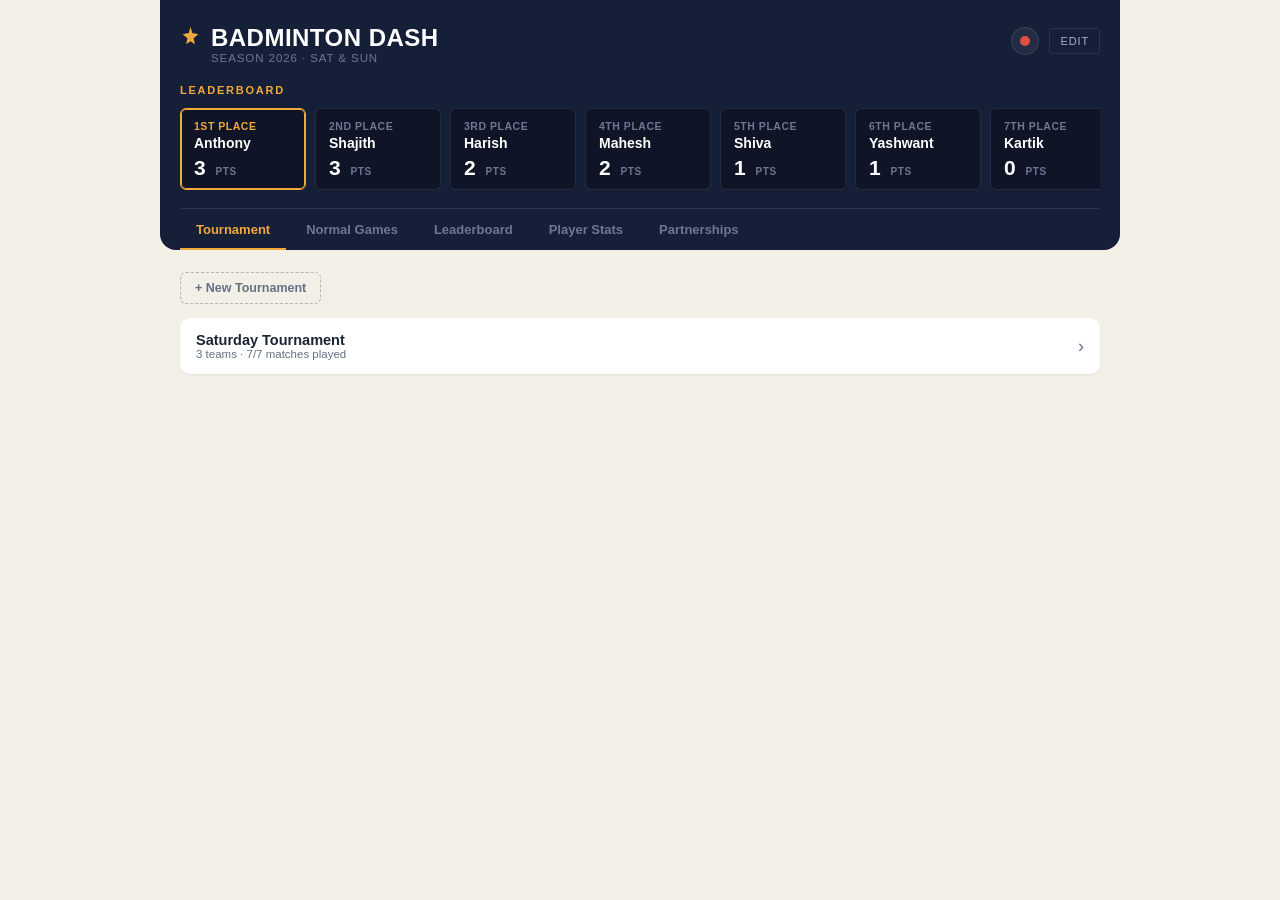
==== commit c3876b28: "fix: auto-run initSync on startup without showing popup" ====
--- a/badminton-dash.html
+++ b/badminton-dash.html
@@ -1816,6 +1816,13 @@
     }
   });
 
+  function initSync() {
+    var config = getSyncConfig();
+    if (config && config.scriptUrl) {
+      syncPull();
+    }
+  }
+
   // Initial App Render & Sync Init
   renderApp();
   initSync();
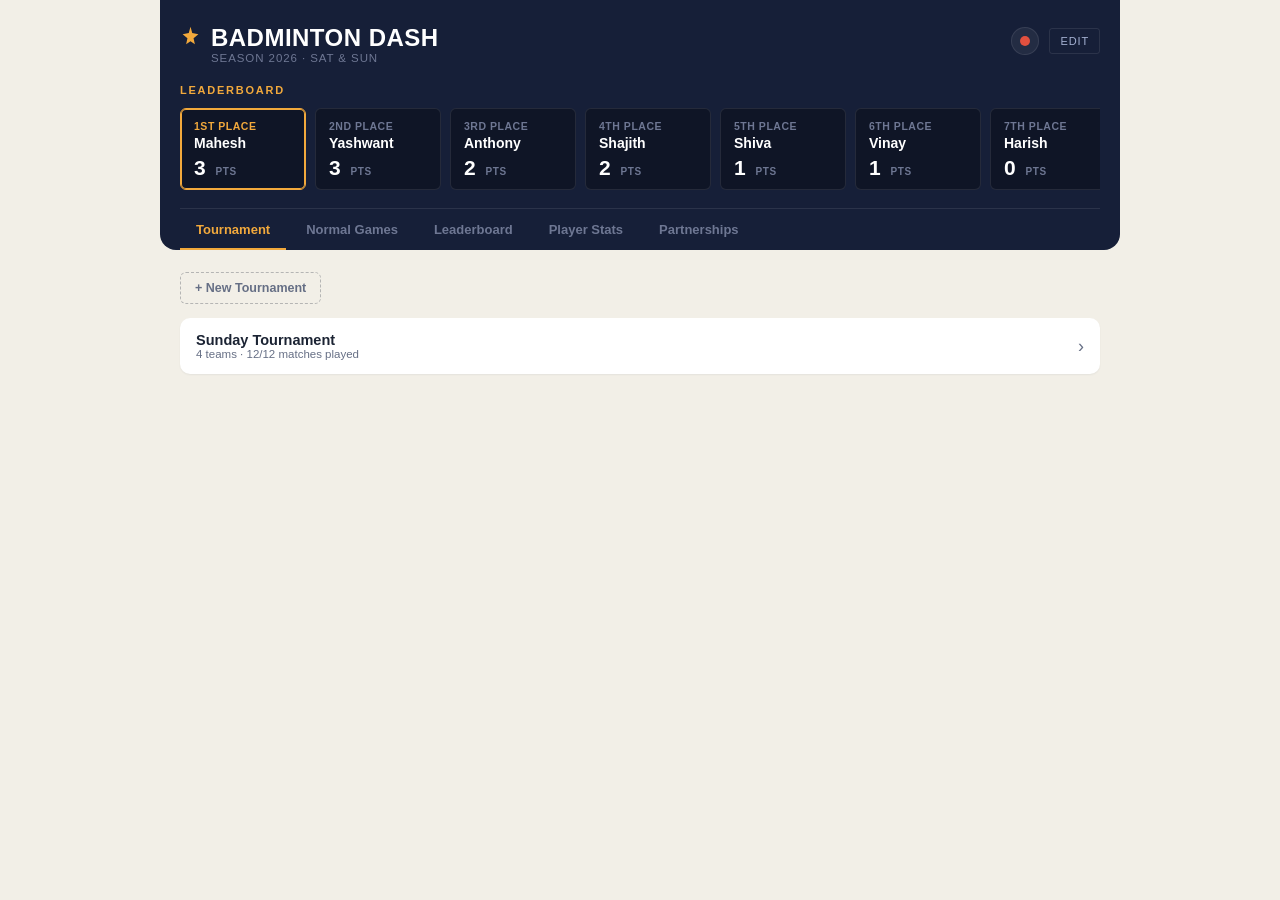
==== commit 50581151: "fix: combine Sunday Aug 16 tournaments into 1 tournament and remove old unplayed Saturday tournament" ====
--- a/badminton-dash.html
+++ b/badminton-dash.html
@@ -712,22 +712,28 @@
   "players": ["Anthony", "Harish", "Kartik", "Mahesh", "Shajith", "Shiva", "Vinay", "Yashwant"],
   "tournaments": [
     {
-      "id": "t_1723700000000",
-      "name": "Saturday Tournament",
-      "date": "2026-08-15",
+      "id": "t_1786886832621",
+      "name": "Sunday Tournament",
+      "date": "2026-08-16",
       "teams": [
-        ["Anthony", "Shajith"],
-        ["Mahesh", "Harish"],
-        ["Shiva", "Yashwant"]
+        ["Mahesh", "Yashwant"],
+        ["Vinay", "Shiva"],
+        ["Harish", "Kartik"],
+        ["Anthony", "Shajith"]
       ],
       "fixtures": [
-        { "id": "f_0", "teamA": 0, "teamB": 2, "stage": "group", "status": "completed", "scoreA": 21, "scoreB": 16 },
-        { "id": "f_1", "teamA": 0, "teamB": 1, "stage": "group", "status": "completed", "scoreA": 21, "scoreB": 14 },
-        { "id": "f_2", "teamA": 1, "teamB": 2, "stage": "group", "status": "completed", "scoreA": 23, "scoreB": 21 },
-        { "id": "f_3", "teamA": 0, "teamB": 2, "stage": "group", "status": "completed", "scoreA": 21, "scoreB": 13 },
-        { "id": "f_4", "teamA": 1, "teamB": 0, "stage": "group", "status": "completed", "scoreA": 25, "scoreB": 23 },
-        { "id": "f_5", "teamA": 1, "teamB": 2, "stage": "group", "status": "completed", "scoreA": 21, "scoreB": 13 },
-        { "id": "f_6", "teamA": 0, "teamB": 1, "stage": "final", "status": "completed", "scoreA": 21, "scoreB": 14 }
+        { "id": "f_0", "teamA": 0, "teamB": 1, "stage": "group", "status": "completed", "scoreA": 21, "scoreB": 16 },
+        { "id": "f_1", "teamA": 0, "teamB": 2, "stage": "group", "status": "completed", "scoreA": 21, "scoreB": 6 },
+        { "id": "f_2", "teamA": 0, "teamB": 3, "stage": "group", "status": "completed", "scoreA": 23, "scoreB": 21 },
+        { "id": "f_3", "teamA": 1, "teamB": 2, "stage": "group", "status": "completed", "scoreA": 14, "scoreB": 21 },
+        { "id": "f_4", "teamA": 1, "teamB": 3, "stage": "group", "status": "completed", "scoreA": 19, "scoreB": 21 },
+        { "id": "f_5", "teamA": 2, "teamB": 3, "stage": "group", "status": "completed", "scoreA": 21, "scoreB": 18 },
+        { "id": "f_6", "teamA": 0, "teamB": 1, "stage": "group", "status": "completed", "scoreA": 21, "scoreB": 16 },
+        { "id": "f_7", "teamA": 0, "teamB": 2, "stage": "group", "status": "completed", "scoreA": 21, "scoreB": 19 },
+        { "id": "f_8", "teamA": 0, "teamB": 3, "stage": "group", "status": "completed", "scoreA": 14, "scoreB": 21 },
+        { "id": "f_9", "teamA": 1, "teamB": 2, "stage": "group", "status": "completed", "scoreA": 21, "scoreB": 13 },
+        { "id": "f_10", "teamA": 1, "teamB": 3, "stage": "group", "status": "completed", "scoreA": 21, "scoreB": 19 },
+        { "id": "f_11", "teamA": 2, "teamB": 3, "stage": "group", "status": "completed", "scoreA": 13, "scoreB": 21 }
       ]
     }
   ],
@@ -816,24 +822,29 @@
       })
       .then(function(result) {
         isSyncing = false;
-        if (!result || !result.data || Object.keys(result.data).length === 0) {
-          updateSyncIndicator('synced', 'Synced');
+        var remoteHasData = result && result.data && result.data.tournaments && result.data.tournaments.length > 0;
+        var localHasData = TOURNAMENT_DATA && TOURNAMENT_DATA.tournaments && TOURNAMENT_DATA.tournaments.length > 0;
+
+        if (!remoteHasData && localHasData) {
+          syncPush();
           return;
         }
 
-        var localModified = TOURNAMENT_DATA.lastModified || '1970-01-01T00:00:00.000Z';
-        var remoteModified = result.lastModified || '1970-01-01T00:00:00.000Z';
-
-        if (new Date(remoteModified) > new Date(localModified)) {
-          TOURNAMENT_DATA = result.data;
-          TOURNAMENT_DATA.lastModified = remoteModified;
-          try {
-            localStorage.setItem(LOCAL_STORAGE_KEY, JSON.stringify(TOURNAMENT_DATA));
-          } catch (e) {}
-          renderApp();
-          updateSyncIndicator('synced', 'Updated from cloud');
-        } else if (new Date(localModified) > new Date(remoteModified)) {
-          syncPush();
+        if (remoteHasData) {
+          var localModified = TOURNAMENT_DATA.lastModified || '1970-01-01T00:00:00.000Z';
+          var remoteModified = result.lastModified || '1970-01-01T00:00:00.000Z';
+
+          if (new Date(remoteModified) >= new Date(localModified) || !localHasData) {
+            TOURNAMENT_DATA = result.data;
+            TOURNAMENT_DATA.lastModified = remoteModified;
+            try {
+              localStorage.setItem(LOCAL_STORAGE_KEY, JSON.stringify(TOURNAMENT_DATA));
+            } catch (e) {}
+            renderApp();
+            updateSyncIndicator('synced', 'Updated from cloud');
+          } else {
+            syncPush();
+          }
         } else {
           updateSyncIndicator('synced', 'Synced');
         }
@@ -967,17 +978,23 @@
     return fixtures;
   }
 
-  var TOURNAMENT_DATA = JSON.parse(document.getElementById('tournament-data').textContent);
+  var SEED_DATA = JSON.parse(document.getElementById('tournament-data').textContent);
+  var TOURNAMENT_DATA = SEED_DATA;
   var restoredFromLocalStorage = false;
   try {
     var saved = localStorage.getItem(LOCAL_STORAGE_KEY);
     if (saved) {
-      TOURNAMENT_DATA = JSON.parse(saved);
-      restoredFromLocalStorage = true;
+      var parsedSaved = JSON.parse(saved);
+      if (parsedSaved && parsedSaved.tournaments && parsedSaved.tournaments.length > 0) {
+        TOURNAMENT_DATA = parsedSaved;
+        restoredFromLocalStorage = true;
+      }
     }
   } catch (e) {}
 
-  if (!TOURNAMENT_DATA.tournaments) TOURNAMENT_DATA.tournaments = [];
+  if (!TOURNAMENT_DATA.tournaments || TOURNAMENT_DATA.tournaments.length === 0) {
+    TOURNAMENT_DATA.tournaments = SEED_DATA.tournaments || [];
+  }
   if (!TOURNAMENT_DATA.normalGames) TOURNAMENT_DATA.normalGames = [];
   if (!TOURNAMENT_DATA.matchDays) TOURNAMENT_DATA.matchDays = [];
 
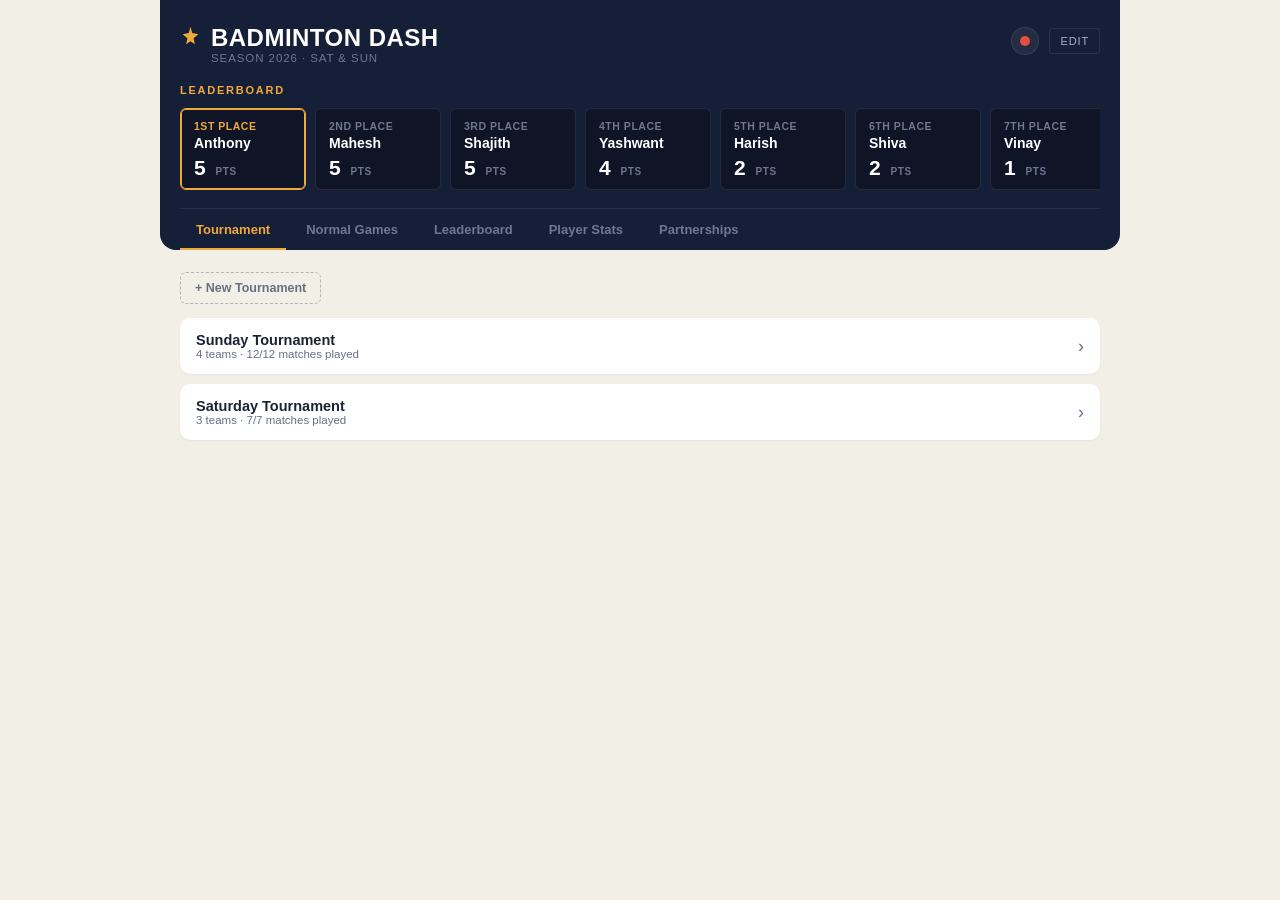
==== commit b3f6de50: "feat: restore Saturday Aug 15 tournament alongside Sunday Aug 16 tournament" ====
--- a/badminton-dash.html
+++ b/badminton-dash.html
@@ -734,6 +734,25 @@
         { "id": "f_9", "teamA": 1, "teamB": 2, "stage": "group", "status": "completed", "scoreA": 21, "scoreB": 13 },
         { "id": "f_10", "teamA": 1, "teamB": 3, "stage": "group", "status": "completed", "scoreA": 21, "scoreB": 19 },
         { "id": "f_11", "teamA": 2, "teamB": 3, "stage": "group", "status": "completed", "scoreA": 13, "scoreB": 21 }
+      ]
+    },
+    {
+      "id": "t_1723700000000",
+      "name": "Saturday Tournament",
+      "date": "2026-08-15",
+      "teams": [
+        ["Anthony", "Shajith"],
+        ["Mahesh", "Harish"],
+        ["Shiva", "Yashwant"]
+      ],
+      "fixtures": [
+        { "id": "f_0", "teamA": 0, "teamB": 2, "stage": "group", "status": "completed", "scoreA": 21, "scoreB": 16 },
+        { "id": "f_1", "teamA": 0, "teamB": 1, "stage": "group", "status": "completed", "scoreA": 21, "scoreB": 14 },
+        { "id": "f_2", "teamA": 1, "teamB": 2, "stage": "group", "status": "completed", "scoreA": 23, "scoreB": 21 },
+        { "id": "f_3", "teamA": 0, "teamB": 2, "stage": "group", "status": "completed", "scoreA": 21, "scoreB": 13 },
+        { "id": "f_4", "teamA": 1, "teamB": 0, "stage": "group", "status": "completed", "scoreA": 25, "scoreB": 23 },
+        { "id": "f_5", "teamA": 1, "teamB": 2, "stage": "group", "status": "completed", "scoreA": 21, "scoreB": 13 },
+        { "id": "f_6", "teamA": 0, "teamB": 1, "stage": "final", "status": "completed", "scoreA": 21, "scoreB": 14 }
       ]
     }
   ],
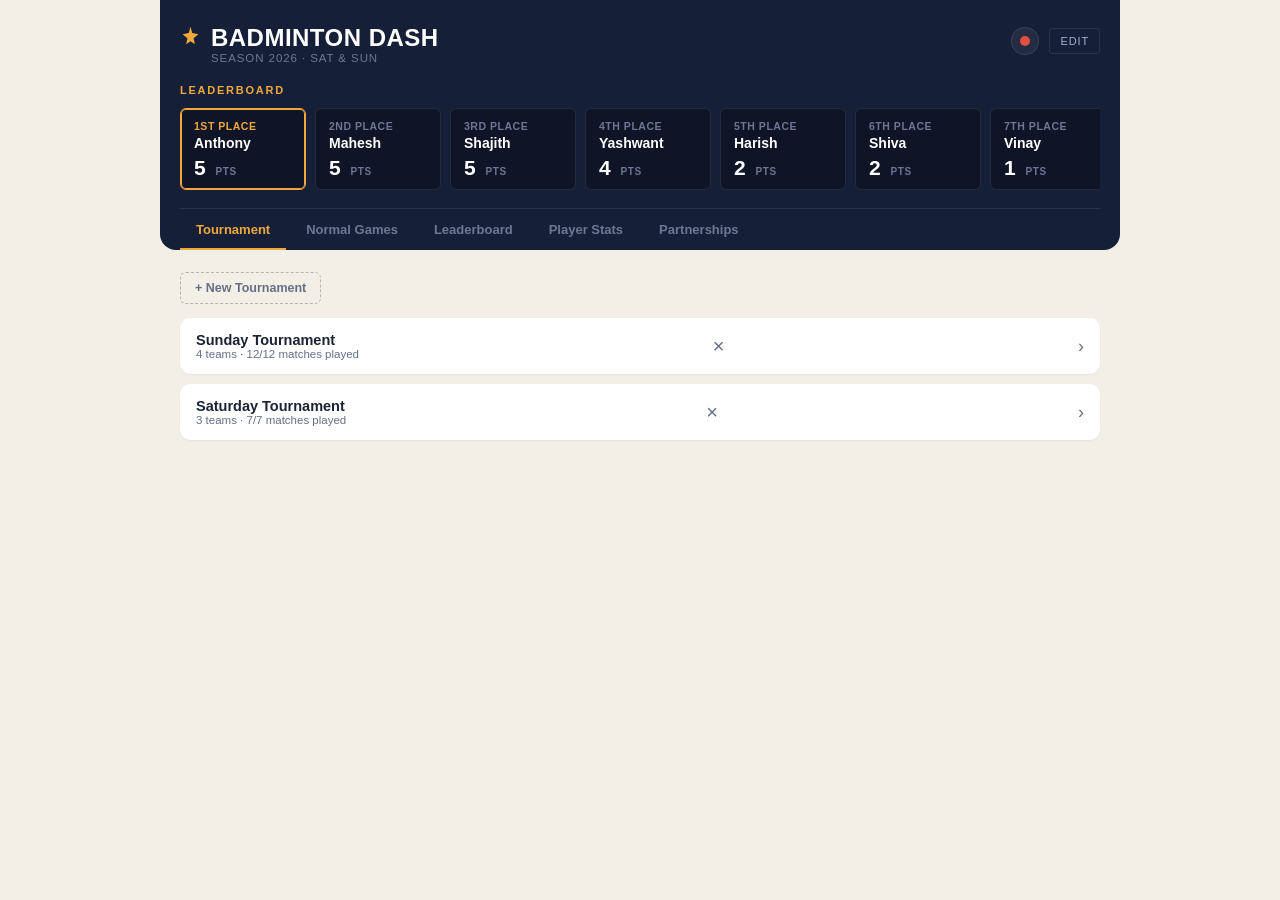
==== commit cbfe40f5: "feat: add delete tournament button to tournament list Co-Authored-By: Claude Opus 4.6 <noreply@anthr" ====
--- a/badminton-dash.html
+++ b/badminton-dash.html
@@ -566,6 +566,8 @@
   .tournament-list-card .t-name { font-size: 14.5px; font-weight: 600; color: var(--ink); }
   .tournament-list-card .t-meta { font-size: 11.5px; color: var(--ink-soft); }
   .tournament-list-card .t-arrow { color: var(--ink-soft); font-size: 18px; }
+  .tournament-list-card .t-delete { background: none; border: none; color: var(--ink-soft); font-size: 20px; cursor: pointer; padding: 4px 8px; border-radius: 4px; line-height: 1; }
+  .tournament-list-card .t-delete:hover { background: rgba(200,50,50,0.15); color: #c04040; }
 
   .back-link {
     appearance: none; background: none; border: none; color: var(--ink-soft);
@@ -978,20 +980,23 @@
     persistToLocalStorage();
   }
 
-  function generateRoundRobinFixtures(teamCount) {
+  function generateRoundRobinFixtures(teamCount, roundsCount) {
+    var rounds = parseInt(roundsCount, 10) || 1;
     var fixtures = [];
     var counter = 0;
-    for (var i = 0; i < teamCount; i++) {
-      for (var j = i + 1; j < teamCount; j++) {
-        fixtures.push({
-          id: 'f_' + counter++,
-          teamA: i,
-          teamB: j,
-          stage: 'group',
-          status: 'pending',
-          scoreA: null,
-          scoreB: null
-        });
+    for (var r = 0; r < rounds; r++) {
+      for (var i = 0; i < teamCount; i++) {
+        for (var j = i + 1; j < teamCount; j++) {
+          fixtures.push({
+            id: 'f_' + counter++,
+            teamA: i,
+            teamB: j,
+            stage: 'group',
+            status: 'pending',
+            scoreA: null,
+            scoreB: null
+          });
+        }
       }
     }
     return fixtures;
@@ -1142,18 +1147,49 @@
     return list;
   }
 
-  function computeNormalGameStats(players, normalGames) {
+  function computeCombinedPlayerStats(players, tournaments, normalGames) {
+    var allMatches = [];
+
+    (tournaments || []).forEach(function (t) {
+      (t.fixtures || []).forEach(function (f, idx) {
+        if (f.status !== 'completed' || f.scoreA === null || f.scoreB === null) return;
+        var teamA = t.teams[f.teamA] || [];
+        var teamB = t.teams[f.teamB] || [];
+        allMatches.push({
+          id: (t.date || '1970-01-01') + '_' + (t.id || '') + '_' + idx,
+          teamA: teamA,
+          teamB: teamB,
+          scoreA: f.scoreA,
+          scoreB: f.scoreB
+        });
+      });
+    });
+
+    (normalGames || []).forEach(function (g) {
+      if (g.scoreA === null || g.scoreB === null) return;
+      allMatches.push({
+        id: g.id || '',
+        teamA: g.teamA || [],
+        teamB: g.teamB || [],
+        scoreA: g.scoreA,
+        scoreB: g.scoreB
+      });
+    });
+
+    allMatches.sort(function (a, b) { return a.id.localeCompare(b.id); });
+
     return players.map(function (name) {
       var played = 0, wins = 0, streak = 0, maxStreak = 0;
-      var sorted = normalGames.slice().sort(function (a, b) { return a.id.localeCompare(b.id); });
-
-      sorted.forEach(function (g) {
-        var onA = g.teamA.indexOf(name) !== -1;
-        var onB = g.teamB.indexOf(name) !== -1;
+
+      allMatches.forEach(function (m) {
+        var onA = m.teamA.indexOf(name) !== -1;
+        var onB = m.teamB.indexOf(name) !== -1;
         if (!onA && !onB) return;
+
         played++;
-        var aWon = g.scoreA > g.scoreB;
+        var aWon = m.scoreA > m.scoreB;
         var won = (onA && aWon) || (onB && !aWon);
+
         if (won) {
           wins++;
           streak++;
@@ -1175,6 +1211,7 @@
     }).sort(function (a, b) {
       if (b.wins !== a.wins) return b.wins - a.wins;
       if (b.winRate !== a.winRate) return b.winRate - a.winRate;
+      if (b.played !== a.played) return b.played - a.played;
       return a.name.localeCompare(b.name);
     });
   }
@@ -1293,6 +1330,7 @@
         html += '<div class="tournament-list-card" data-tid="' + t.id + '">' +
           '<div><div class="t-name">' + escapeHtml(label) + '</div>' +
           '<div class="t-meta">' + t.teams.length + ' teams · ' + completed + '/' + total + ' matches played</div></div>' +
+          '<button class="t-delete" data-delete-tid="' + t.id + '" title="Delete tournament">&times;</button>' +
           '<span class="t-arrow">›</span></div>';
       });
     }
@@ -1301,6 +1339,21 @@
     el.innerHTML = html;
 
     document.getElementById('newTournamentBtn').addEventListener('click', showNewTournamentForm);
+
+    el.querySelectorAll('[data-delete-tid]').forEach(function (btn) {
+      btn.addEventListener('click', function (e) {
+        e.stopPropagation();
+        var tid = btn.dataset.deleteTid;
+        var t = TOURNAMENT_DATA.tournaments.find(function (t) { return t.id === tid; });
+        var label = t ? (t.name || t.date) : tid;
+        if (confirm('Delete tournament "' + label + '"? This cannot be undone.')) {
+          TOURNAMENT_DATA.tournaments = TOURNAMENT_DATA.tournaments.filter(function (t) { return t.id !== tid; });
+          persistToLocalStorage();
+          renderApp();
+        }
+      });
+    });
+
     el.querySelectorAll('[data-tid]').forEach(function (card) {
       card.addEventListener('click', function () {
         currentView.tournamentId = card.dataset.tid;
@@ -1310,10 +1363,10 @@
     });
   }
 
-  var newTournamentState = { teams: [{ a: '', b: '' }, { a: '', b: '' }, { a: '', b: '' }] };
+  var newTournamentState = { rounds: 2, teams: [{ a: '', b: '' }, { a: '', b: '' }, { a: '', b: '' }] };
 
   function showNewTournamentForm() {
-    newTournamentState = { teams: [{ a: '', b: '' }, { a: '', b: '' }, { a: '', b: '' }] };
+    newTournamentState = { rounds: 2, teams: [{ a: '', b: '' }, { a: '', b: '' }, { a: '', b: '' }] };
     var formEl = document.getElementById('newTournamentForm');
     formEl.style.display = 'block';
     document.getElementById('newTournamentBtn').style.display = 'none';
@@ -1341,11 +1394,19 @@
     var hasDup = Object.keys(chosen).some(function (k) { return chosen[k] > 1; });
     var canGenerate = teamsComplete && !hasDup;
 
+    var curRounds = newTournamentState.rounds || 2;
+    var roundsOptionsHtml = [1, 2, 3, 4].map(function (r) {
+      return '<option value="' + r + '"' + (r === curRounds ? ' selected' : '') + '>' +
+        r + (r === 1 ? ' Round (Single Round-Robin)' : ' Rounds (Double Round-Robin)') + '</option>';
+    }).join('');
+
     formEl.innerHTML = '<div class="new-game-form">' +
       '<div class="form-row"><span class="form-label">Tournament name (optional)</span>' +
-      '<input type="text" id="ntName" placeholder="e.g. Saturday Tournament" style="flex:1;"></div>' +
+      '<input type="text" id="ntName" placeholder="e.g. Sunday Tournament" style="flex:1;"></div>' +
       '<div class="form-row"><span class="form-label">Date</span>' +
       '<input type="date" id="ntDate" value="' + new Date().toISOString().slice(0, 10) + '"></div>' +
+      '<div class="form-row"><span class="form-label">Number of Rounds</span>' +
+      '<select id="ntRounds" style="flex:1;">' + roundsOptionsHtml + '</select></div>' +
       '<div class="form-row"><span class="form-label">Teams</span></div>' +
       teamRowsHtml +
       '<button class="btn btn-add" id="ntAddTeam" type="button" style="margin-bottom:10px;">+ Add team</button>' +
@@ -1354,6 +1415,10 @@
       '<button class="btn btn-secondary" id="ntCancel" type="button">Cancel</button>' +
       '<button class="btn btn-primary" id="ntGenerate" type="button"' + (canGenerate ? '' : ' disabled') + '>Generate Fixtures</button></div></div>';
 
+    document.getElementById('ntRounds').addEventListener('change', function (e) {
+      newTournamentState.rounds = parseInt(e.target.value, 10) || 1;
+    });
+
     formEl.querySelectorAll('.nt-team-select').forEach(function (sel) {
       sel.addEventListener('change', function () {
         newTournamentState.teams[+sel.dataset.i][sel.dataset.slot] = sel.value;
@@ -1377,15 +1442,17 @@
     });
     document.getElementById('ntGenerate').addEventListener('click', function () {
       var teams = newTournamentState.teams.map(function (t) { return [t.a, t.b]; });
+      var rounds = parseInt(document.getElementById('ntRounds').value, 10) || 1;
       var tournament = {
         id: 't_' + Date.now(),
         name: document.getElementById('ntName').value.trim(),
         date: document.getElementById('ntDate').value,
         teams: teams,
-        fixtures: generateRoundRobinFixtures(teams.length)
+        fixtures: generateRoundRobinFixtures(teams.length, rounds)
       };
       TOURNAMENT_DATA.tournaments.push(tournament);
       persistToLocalStorage();
+      syncPush();
       currentView.tournamentId = tournament.id;
       currentView.subView = 'fixtures';
       renderTournamentPanel();
@@ -1696,7 +1763,7 @@
 
   function renderPlayerStatsPanel() {
     var el = document.getElementById('playerStatsEl');
-    var stats = computeNormalGameStats(TOURNAMENT_DATA.players, TOURNAMENT_DATA.normalGames);
+    var stats = computeCombinedPlayerStats(TOURNAMENT_DATA.players, TOURNAMENT_DATA.tournaments, TOURNAMENT_DATA.normalGames);
     var rows = stats.map(function (s) {
       return '<tr><td class="name">' + escapeHtml(s.name) + '</td>' +
         '<td class="num">' + s.played + '</td><td class="num">' + s.wins + '</td><td class="num">' + s.losses + '</td>' +
